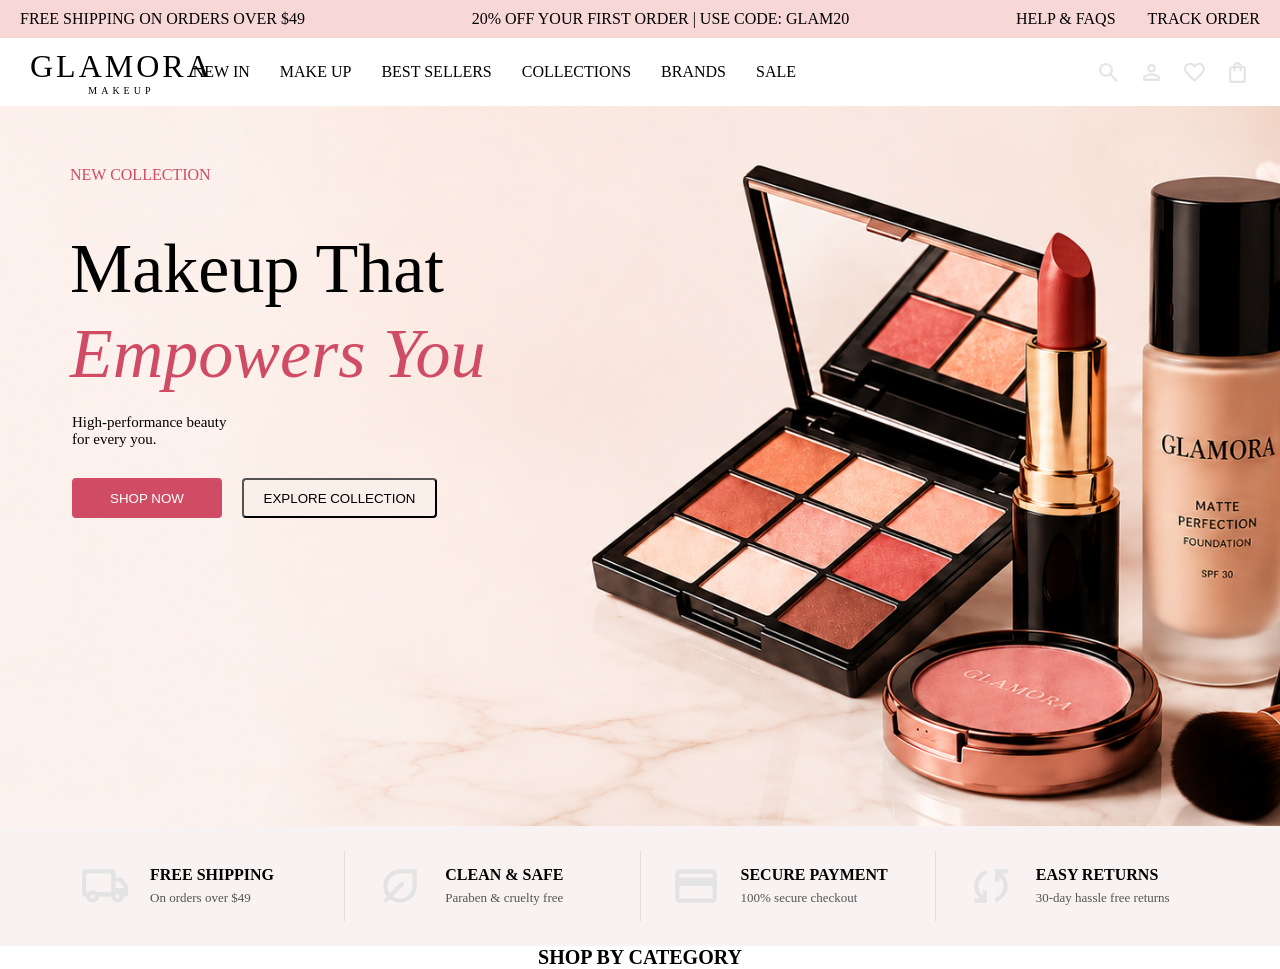
==== index.html @ 2e40b390 "Created makeup website frontend" ====
<!DOCTYPE html>
<html lang="en">

<head>
    <meta charset="UTF-8">
    <meta name="viewport" content="width=device-width, initial-scale=1.0">
    <title>Makeup Website Landing Page</title>
    <link rel="stylesheet" href="./style.css">
</head>

<body>
    <div class="announcement-bar">
        <div class="free-shipping">FREE SHIPPING ON ORDERS OVER $49</div>
        <div class="first-order">20% OFF YOUR FIRST ORDER | USE CODE: GLAM20</div>


        <div id="help-and-track">
            <div class="help">HELP & FAQS </div>
            <div class="track">TRACK ORDER</div>
        </div>
    </div>

    <div class="header">

        <div class="glamora">
            <span>GLAMORA</span>
            <small>MAKEUP</small>
        </div>

        <div class="nav-bar">
            <ul>
                <li>NEW IN</li>
                <li>MAKE UP </li>
                <li>BEST SELLERS</li>
                <li>COLLECTIONS</li>
                <li>BRANDS</li>
                <li>SALE</li>
            </ul>
            <div class="icons">
                <img src="search-icon.png" alt="search-icon">
                <img src="person.png" alt="person">
                <img src="like.svg" alt="like">
                <img src="shopping.svg" alt="shopping">
            </div>
        </div>
    </div>
    <div class="background-img">
        <div class="front-text">
            <div class="new-collection">NEW COLLECTION</div>
            <div class="makeup-that">Makeup That</div>
            <div class="empowers-you"><i>Empowers You</i></div>
        </div>
        <div class="high-performance">
            <span>High-performance beauty</span>
            <span>for every you.</span>
        </div>
        <div class="btns">
            <button class="first"> SHOP NOW </button>
            <button class="second"> EXPLORE COLLECTION </button>
        </div>

    </div>
    <div class="tabs">
        <div class="tab">
            <img src="truck.svg" alt="local-shipping">
            <div class="tab-text">
                <span>FREE SHIPPING</span>
                <small>On orders over $49</small>
            </div>
        </div>

        <div class="tab">
            <img src="Leaf.svg" alt="leaf">
            <div class="tab-text">
                <span>CLEAN & SAFE</span>
                <small>Paraben & cruelty free</small>
            </div>
        </div>

        <div class="tab">
            <img src="creditcard.svg" alt="payment">
            <div class="tab-text">
                <span>SECURE PAYMENT</span>
                <small>100% secure checkout</small>
            </div>
        </div>

        <div class="tab">
            <img src="return.svg" alt="returns">
            <div class="tab-text">
                <span>EASY RETURNS</span>
                <small>30-day hassle free returns</small>
            </div>
        </div>


    </div>

    <div class="category">
        <p>SHOP BY CATEGORY</p>
    </div>

    <div>
        
    </div>

</body>

</html>
---- style.css ----
* {
    margin: 0;
    padding: 0;
    box-sizing: border-box;
}

body {
    margin: 0;
    overflow-x: hidden;
}

.announcement-bar {
    align-items: center;
    padding-top: 10px;
    display: flex;
    background-color: #f7d8d6;
    justify-content: space-between;
}

.free-shipping{
    padding-bottom: 10px;
    position: relative;
    left: 20px;
}

.first-order{
    padding-bottom: 10px;
}

#help-and-track {
    display: flex;
    gap: 2rem;
    padding-bottom: 10px;
    position: relative;
    right: 20px;
}

.header {
    display: flex;
    align-items: center;
    justify-content: space-between;
    padding: 10px 30px;
}

.glamora{
    text-align: center;
}

.glamora span {
    display: block;
    font-size: 32px;
    letter-spacing: 3px;
}

.glamora small {
    display: block;
    font-size: 10px;
    letter-spacing: 4px;
}

.nav-bar {
    display: flex;
    align-items: center;
    gap: 30px;
}

.nav-bar ul {
    display: flex;
    align-items: center;
    gap: 30px;
    list-style: none;
    margin: 0;
    padding: 0;
    position: relative;
    left: -170px;
}

.nav-bar li {
    font-size: 16px;
    white-space: nowrap;
    position: relative;
    left: -100px;

}

.icons {
    display: flex;
    align-items: center;
    gap: 18px;
}

.icons img {
    width: 25px;
    height: 25px;
    object-fit: contain;
}

.background-img {
    background-image: url(makeup.png);
    height: 80vh;
    background-size: cover;
    background-position: center;
    background-repeat: no-repeat;
}

.front-text{
    display: flex;
    flex-direction: column;
    gap: 5px;
}

.new-collection{
    position: relative;
    left: 70px;
    top: 60px;
    color: #d04c64;
}

.makeup-that {
    position: relative;
    left: 70px;
    top: 100px;
    font-size: 70px;
}

.empowers-you{
    position: relative;
    left: 70px;
    top: 100px;
    font-size: 70px;
    color: #d04c64;
}

.high-performance{
    display: flex;
    flex-direction: column;
    position: relative;
    left: 72px;
    top: 120px;
    
}

.high-performance span {
    font-size: 15px;

}

.btns{
    display: flex;
    position: relative;
    top : 150px;
    left: 72px;
    height: 10px;
    gap: 20px;
}

.first{
    height: 40px;
    width: 150px;
    color: white;
    background-color: #d04c64;
    border: none;
    border-radius: 4px;
}

.second{
    border-radius: 4px;
    height: 40px;
    width: 195px;
    background-color: #fbefea;
}

.dot{
    display: flex;
    flex-direction: column;
}

.firstdot{
    position:relative;
    top: 150px; 
    left: 72px;
    font-size: 30px;
}

.tabs {
    background-color: #f8f2f2;
    display: flex;
    justify-content: space-around;
    align-items: center;
    padding: 25px 50px;
    width: 100%;
    box-sizing: border-box;
}

.tab {
    display: flex;
    align-items: center;
    gap: 20px;
    flex: 1;
    padding: 10px 30px;
    border-right: 1px solid #ddd;
    justify-content: flex-start;
}

.tab:last-child {
    border-right: none;
}

.tab img {
    width: 50px;
    height: 50px;
    object-fit: contain;
}

.tab-text {
    display: flex;
    flex-direction: column;
    gap: 6px;
}

.tab-text span {
    font-size: 16px;
    font-weight: bold;
}

.tab-text small {
    font-size: 13px;
    color: #555;
}

.category {
    text-align: center;
    font-weight: bold;
    color: black;
    font-size: 20px;
}
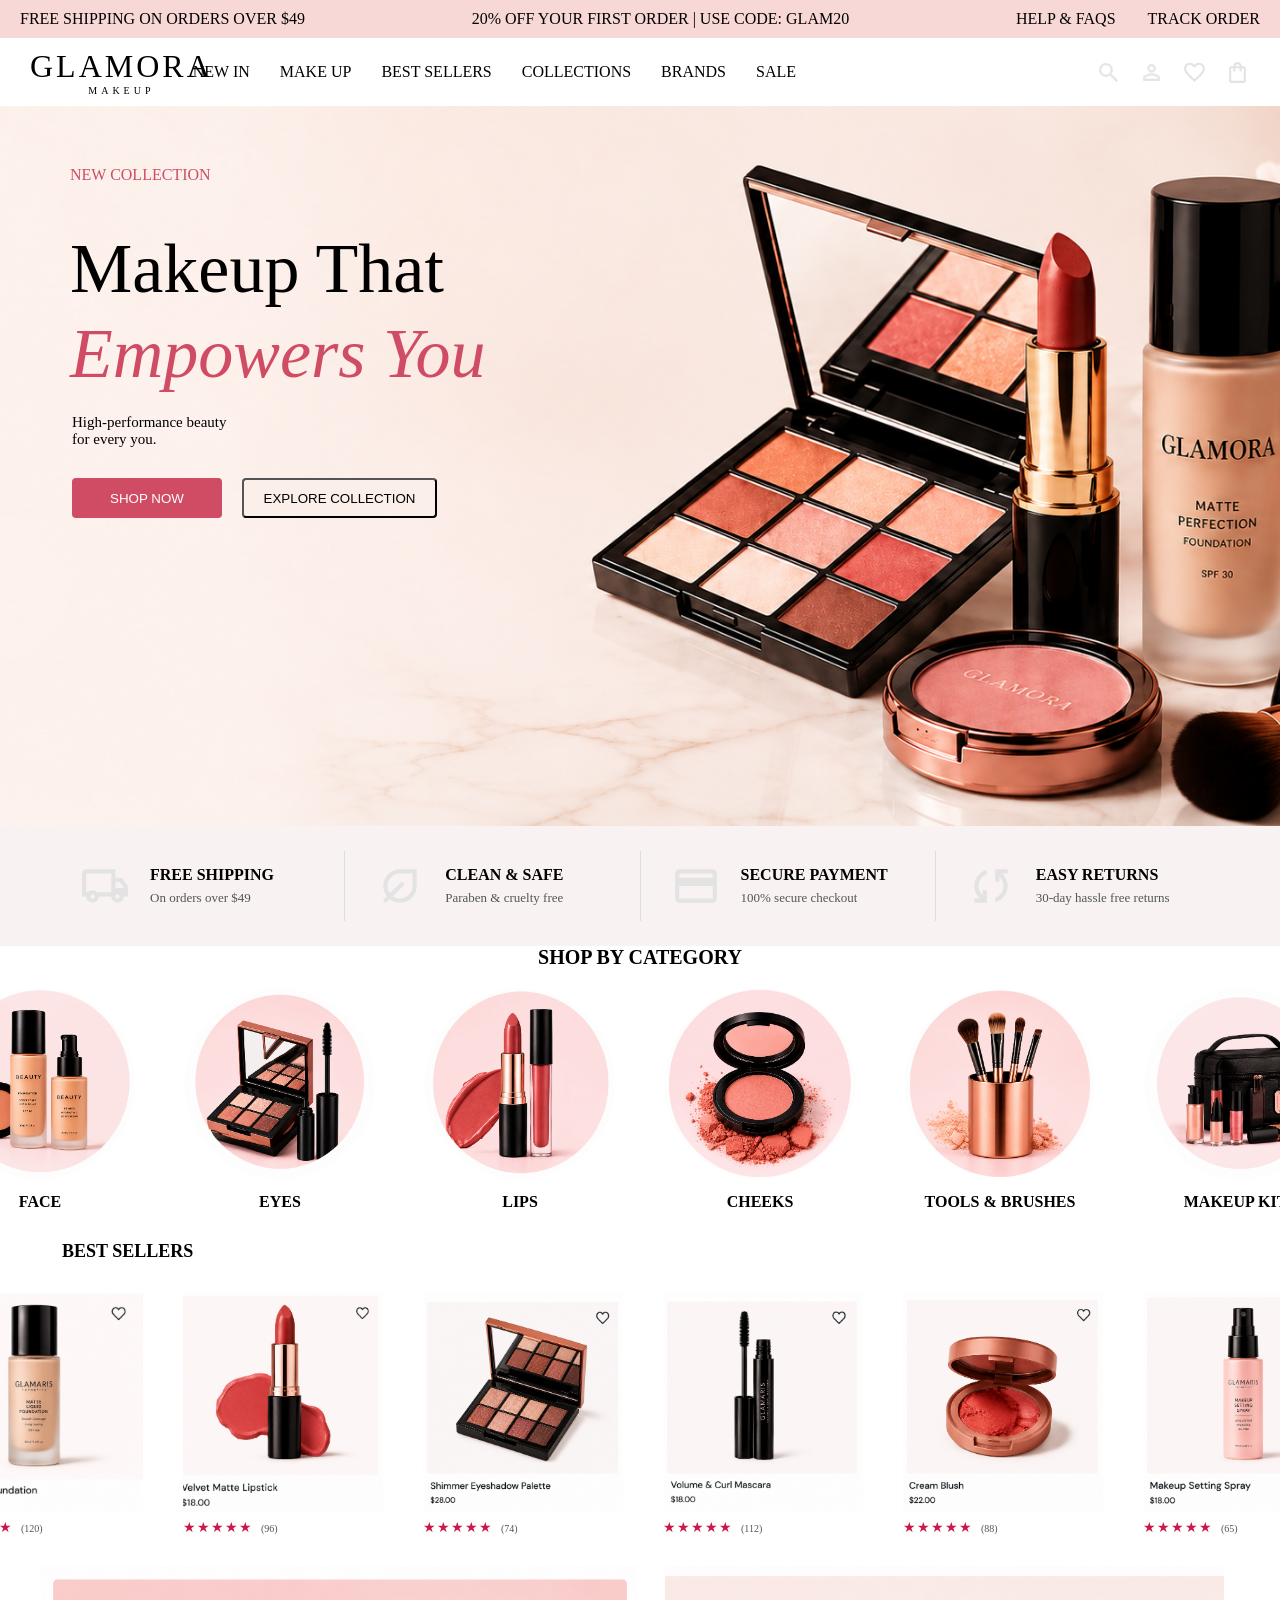
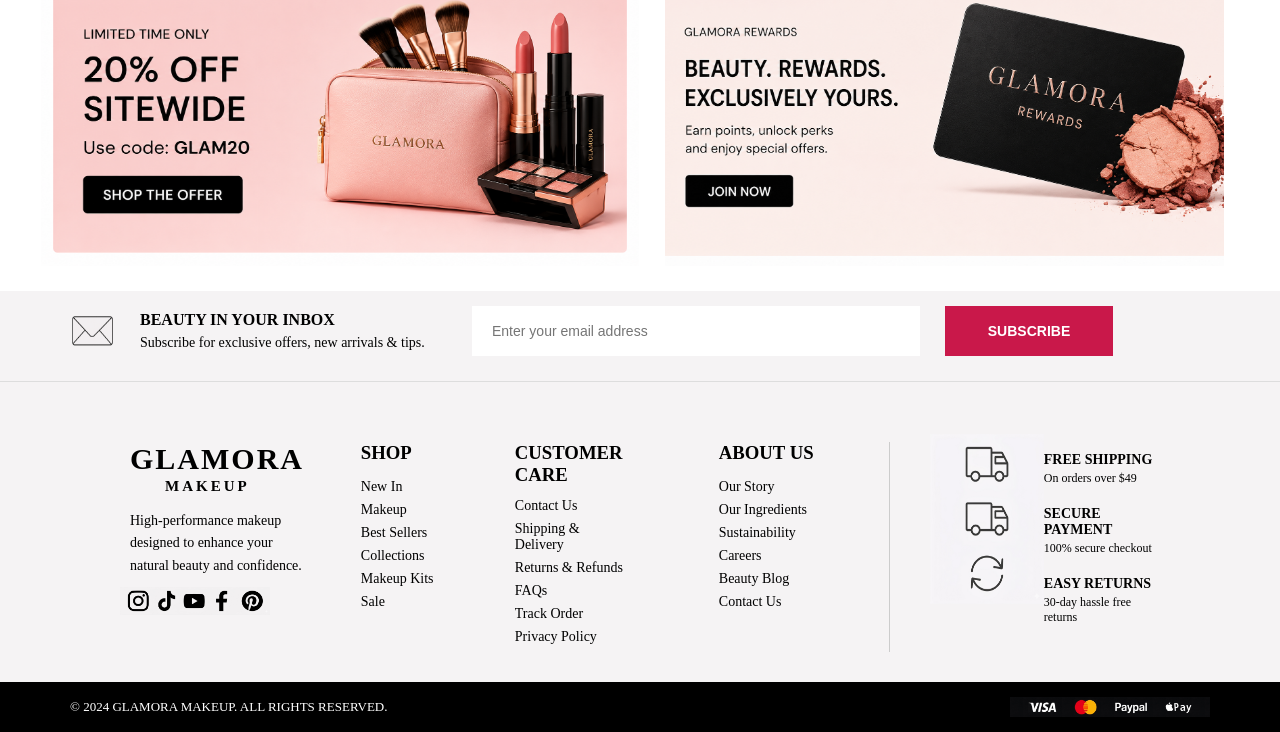
==== commit 2247ff5d: "Complete Glamora makeup website UI" ====
--- a/index.html
+++ b/index.html
@@ -100,9 +100,220 @@
         <p>SHOP BY CATEGORY</p>
     </div>
 
-    <div>
-        
-    </div>
+    <div class="category-images">
+
+        <div class="category-item">
+            <img src="face.png" alt="Face">
+            <p>FACE</p>
+        </div>
+
+        <div class="category-item">
+            <img src="eyes.png" alt="Eyes">
+            <p>EYES</p>
+        </div>
+
+        <div class="category-item">
+            <img src="lips.png" alt="Lips">
+            <p>LIPS</p>
+        </div>
+
+        <div class="category-item">
+            <img src="cheeks.png" alt="Cheeks">
+            <p>CHEEKS</p>
+        </div>
+
+        <div class="category-item">
+            <img src="tools.png" alt="Tools & Brushes">
+            <p>TOOLS & BRUSHES</p>
+        </div>
+
+        <div class="category-item">
+            <img src="kits.png" alt="Makeup Kits">
+            <p>MAKEUP KITS</p>
+        </div>
+
+    </div>
+
+    <div class="best-sellers">
+        <p>BEST SELLERS</p>
+    </div>
+
+    <div class="best-seller-imgs">
+
+        <div class="best-seller-item">
+            <img src="foundation.png" alt="Matte Liquid Foundation">
+            <div class="rating">
+                <span>★★★★★</span>
+                <small>(120)</small>
+            </div>
+        </div>
+
+        <div class="best-seller-item">
+            <img src="lipstick.png" alt="Velvet Matte Lipstick">
+            <div class="rating">
+                <span>★★★★★</span>
+                <small>(96)</small>
+            </div>
+        </div>
+
+        <div class="best-seller-item">
+            <img src="eyeshadow.png" alt="Shimmer Eyeshadow Palette">
+            <div class="rating">
+                <span>★★★★★</span>
+                <small>(74)</small>
+            </div>
+        </div>
+
+        <div class="best-seller-item">
+            <img src="mascara.png" alt="Volume & Curl Mascara">
+            <div class="rating">
+                <span>★★★★★</span>
+                <small>(112)</small>
+            </div>
+        </div>
+
+        <div class="best-seller-item">
+            <img src="blush.png" alt="Cream Blush">
+            <div class="rating">
+                <span>★★★★★</span>
+                <small>(88)</small>
+            </div>
+        </div>
+
+        <div class="best-seller-item">
+            <img src="setting-spray.png" alt="Makeup Setting Spray">
+            <div class="rating">
+                <span>★★★★★</span>
+                <small>(65)</small>
+            </div>
+        </div>
+    </div>
+
+    <div class="offers">
+        <div class="first-banner">
+            <img src="offers.png" alt="offer">
+        </div>
+        <div class="second-banner">
+            <img src="rewards.png" alt="reward">
+        </div>
+    </div>
+
+    <div class="newsletter">
+
+        <div class="newsletter-text">
+            <img src="envelope.png" alt="email">
+
+            <div>
+                <span>BEAUTY IN YOUR INBOX</span>
+                <small>Subscribe for exclusive offers, new arrivals & tips.</small>
+            </div>
+
+        </div>
+
+        <div class="email-box">
+            <input type="email" placeholder="Enter your email address">
+        </div>
+
+        <div class="subscribe">
+            <button>SUBSCRIBE</button>
+        </div>
+
+    </div>
+
+    <hr>
+
+    <div class="footer-box">
+        <div class="brand">
+
+            <div class="brand-logo">
+                GLAMORA
+                <small>MAKEUP</small>
+            </div>
+
+            <div class="brand-description">
+                High-performance makeup <br>
+                designed to enhance your <br>
+                natural beauty and confidence.
+            </div>
+
+            <div class="social-icons">
+                <img src="logos.png" alt="logos">
+            </div>
+        </div>
+
+        <div class="shop">
+            <h3>SHOP</h3>
+
+            <ul>
+                <li>New In</li>
+                <li>Makeup</li>
+                <li>Best Sellers</li>
+                <li>Collections</li>
+                <li>Makeup Kits</li>
+                <li>Sale</li>
+            </ul>
+        </div>
+
+        <div class="customer-care">
+            <h3>CUSTOMER CARE</h3>
+            <ul>
+                <li>Contact Us</li>
+                <li>Shipping & Delivery</li>
+                <li>Returns & Refunds</li>
+                <li>FAQs</li>
+                <li>Track Order</li>
+                <li>Privacy Policy</li>
+            </ul>
+        </div>
+
+        <div class="about-us">
+            <h3>ABOUT US</h3>
+
+            <ul>
+                <li>Our Story</li>
+                <li>Our Ingredients</li>
+                <li>Sustainability</li>
+                <li>Careers</li>
+                <li>Beauty Blog</li>
+                <li>Contact Us</li>
+            </ul>
+        </div>
+
+        <div class="features">
+            <img src="features.png" alt="features">
+
+            <div class="feature-text">
+                <div>
+                    <strong>FREE SHIPPING</strong>
+                    <small>On orders over $49</small>
+                </div>
+
+                <div>
+                    <strong>SECURE PAYMENT</strong>
+                    <small>100% secure checkout</small>
+                </div>
+
+                <div>
+                    <strong>EASY RETURNS</strong>
+                    <small>30-day hassle free returns</small>
+                </div>
+            </div>
+        </div>
+
+
+    </div>
+
+    <div class="last-footer">
+        <div class="copyright">
+            © 2024 GLAMORA MAKEUP. ALL RIGHTS RESERVED.
+        </div>
+
+        <div class="payment-methods">
+            <img src="payment.png" alt="payment-method">
+        </div>
+
+    </div>
+
 
 </body>
 
--- a/style.css
+++ b/style.css
@@ -2,6 +2,7 @@
     margin: 0;
     padding: 0;
     box-sizing: border-box;
+
 }
 
 body {
@@ -235,7 +236,370 @@
     font-size: 20px;
 }
 
-
-
-
-
+.category-images {
+    display: flex;
+    flex-wrap: nowrap;
+    justify-content: center;
+    align-items: center;
+    gap: 50px;
+    padding-top: 20px;
+    
+}
+
+.category-item {
+    text-align: center;
+}
+
+.category-item img {
+    width: 190px;
+    height: 190px;
+    border-radius: 50%;
+    object-fit: cover;
+}
+
+.category-item p {
+    font-weight: bold;
+    margin-top: 10px;
+}
+
+.best-sellers{
+    font-weight: bold;
+    color: black;
+    font-size: 18px;
+    position: relative;
+    top: 30px;
+    left: 62px;
+
+}
+
+.best-seller-imgs {
+    display: flex;
+    justify-content: center;
+    align-items: flex-start;
+    gap: 90px;
+    padding-top: 60px;
+    padding-right: 44px;
+}
+
+.best-seller-item {
+    width: 150px;
+    text-align: center;
+}
+
+.best-seller-item img {
+    width: 200px;
+    height: 220px;
+    object-fit: cover;
+}
+
+.rating {
+    margin-top: 2px;
+    text-align: left;
+}
+
+.rating span {
+    color: #c9184a;
+    font-size: 14px;
+    letter-spacing: 1px;
+}
+
+.rating small {
+    color: #555;
+    font-size: 10px;
+    margin-left: 4px;
+}
+
+.offers{
+    display: flex;
+    justify-content: center;
+    gap: 40px;
+    padding-top: 30px;
+    padding-right: 70px;
+}
+
+.first-banner,
+.second-banner {
+    width: 45%;
+}
+
+.first-banner img,
+.second-banner img {
+    width: 110%;
+    height: 300px;
+    object-fit: cover;
+    display: block;
+}
+
+.second-banner img{
+    padding-left: 40px;
+}
+
+.newsletter {
+    margin-top: 25px;
+    display: flex;
+    align-items: center;
+    width: 100%;
+    height: 90px;
+    background-color: #f5f3f4;
+    padding: 0 80px;
+    box-sizing: border-box;
+    gap: 40px;
+    padding-bottom: 10px;
+}
+
+.newsletter-text {
+    display: flex;
+    align-items: center;
+    gap: 20px;
+    width: 35%;
+}
+
+.newsletter-text img {
+    object-fit: contain;
+    width: 55px;
+    height: 45px;
+    object-fit: fill;
+    margin-left: -15px;
+}
+
+.newsletter-text div {
+    display: flex;
+    flex-direction: column;
+}
+
+.newsletter-text span {
+    font-weight: bold;
+    font-size: 16px;
+}
+
+.newsletter-text small {
+    font-size: 14px;
+    margin-top: 6px;
+}
+
+.email-box {
+    width: 40%;
+    margin-left: -40px;
+}
+
+.email-box input {
+    width: 100%;
+    height: 50px;
+    padding: 0 20px;
+    border: none;
+    outline: none;
+    box-sizing: border-box;
+    font-size: 14px;
+}
+
+.subscribe {
+    width: 15%;
+}
+
+.subscribe button {
+    margin-left: -15px;
+    width: 100%;
+    height: 50px;
+    border: none;
+    background-color: #c9184a;
+    color: white;
+    font-weight: bold;
+    font-size: 14px;
+    cursor: pointer;
+}
+
+hr {
+    border: none;
+    border-top: 1px solid #ddd;
+    margin: 0;
+}
+
+.footer-box {
+    background-color: #f5f3f4;
+    box-sizing: border-box;
+    display: flex;
+    width: 100%;
+    box-sizing: border-box;
+    padding: 30px 70px;
+    gap: 40px;
+}
+
+.brand {
+    width: 22%;
+    margin-left: 0;
+}
+
+.brand-logo {
+    padding-top: 30px;
+    font-size: 30px;
+    font-weight: bold;
+    letter-spacing: 2px;
+    padding-left: 60px;
+    margin-left: 0;
+}
+
+.brand-logo small {
+    display: block;
+    font-size: 15px;
+    letter-spacing: 3px;
+    margin-top: 2px;
+    margin-left: 35px;
+}
+
+.brand-description {
+    padding-left: 60px;
+    font-size: 14px;
+    line-height: 1.6;
+    margin-top: 15px;
+}
+
+.social-icons {
+    display: flex;
+    gap: 15px;
+    margin-top: 10px;
+}
+
+.social-icons img{
+    padding-left: 50px;
+    width: 200px;
+    height: auto;   
+}
+
+.footer-box {
+    display: flex;
+    justify-content: flex-start;
+}
+
+.shop{
+    width: 10%;
+    margin-top: 30px;
+}
+
+.shop ul {
+    margin-top: 15px;
+    list-style: none;
+    padding: 0;
+}
+
+.shop li {
+    font-size: 14px;
+    margin-bottom: 7px;
+}
+
+.customer-care {
+    width: 10%;
+    margin-top: 30px;
+}
+
+
+.customer-care ul {
+    list-style: none;
+    padding: 0;
+    margin-top: 12px;
+}
+
+.customer-care li {
+    font-size: 14px;
+    margin-bottom: 7px;
+}
+
+.about-us {
+    width: 15%;
+    margin-top: 30px;
+    border-right: 1px solid #ccc;
+    margin-left: 50px;
+    padding-right: 10px;
+}
+
+.about-us ul {
+    list-style: none;
+    padding: 0;
+    margin-top: 15px;
+}
+
+.about-us li {
+    font-size: 14px;
+    margin-bottom: 7px;
+}
+
+
+.features {
+    display: flex;
+    width: 20%;
+    margin-top: 30px;
+}  
+
+.features img{
+    margin-top: -8px;
+    width: 50%;
+    height: 170px;
+}
+
+.feature-text {
+    display: flex;
+    flex-direction: column;
+    gap: 20px;
+    margin-top: 10px;
+}
+
+.feature-text div {
+    display: flex;
+    flex-direction: column;
+}
+
+.feature-text strong {
+    font-size: 14px;
+}
+
+.feature-text small {
+    font-size: 12px;
+    margin-top: 3px;
+}
+
+.last-footer {
+    width: 100%;
+    height: 50px;
+    background-color: black;
+    display: flex;
+    align-items: center;
+    padding: 0 70px;
+    box-sizing: border-box;
+}
+
+.copyright {
+    color: white;
+    font-size: 13px;
+    white-space: nowrap;
+}
+
+.payment-methods{
+    margin-left: auto;
+}
+
+.payment-methods img {
+    width: 200px;
+    height: 20px;
+    display: block;
+}
+
+
+@media(max-width-768px){
+    .feature-text{
+        font-family: 'Gill Sans', 'Gill Sans MT', Calibri, 'Trebuchet MS', sans-serif;
+    }
+    
+    .about-us{
+        
+    }
+}
+
+
+
+
+
+
+
+
+
+
+
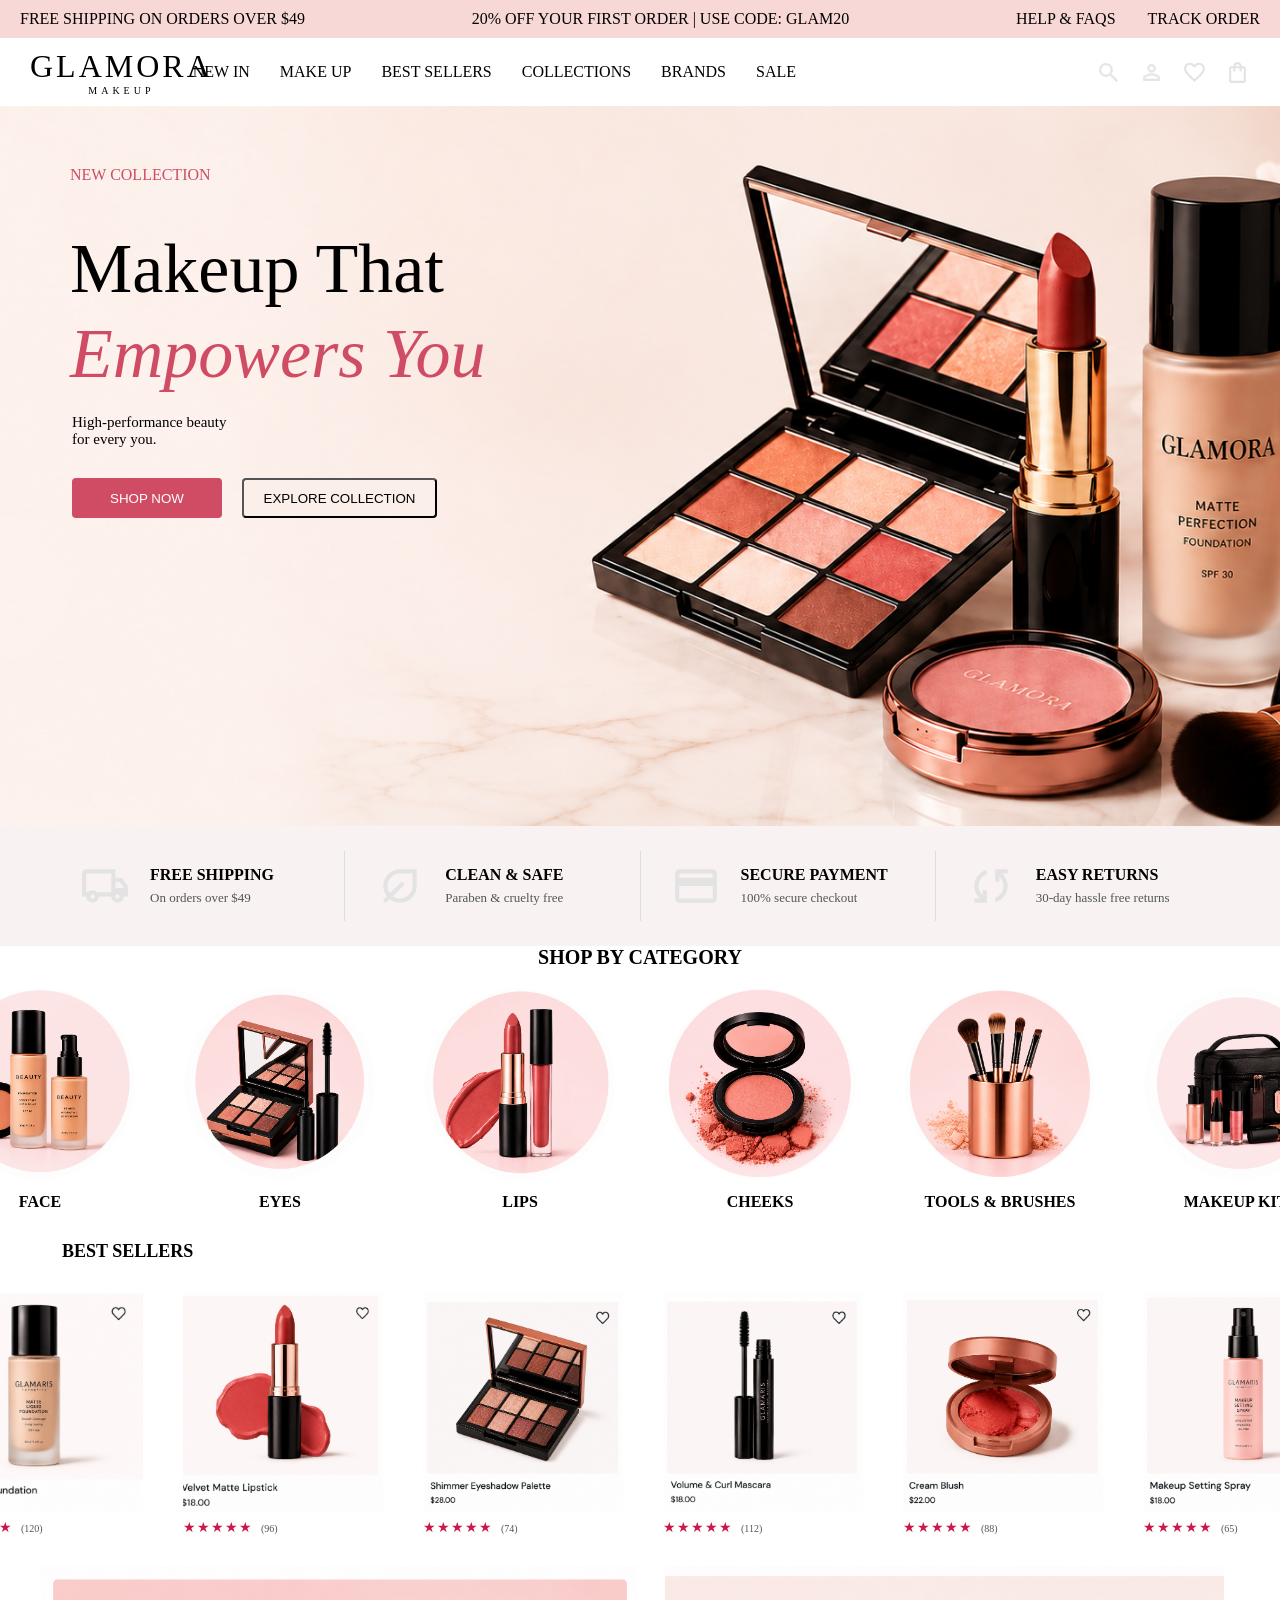
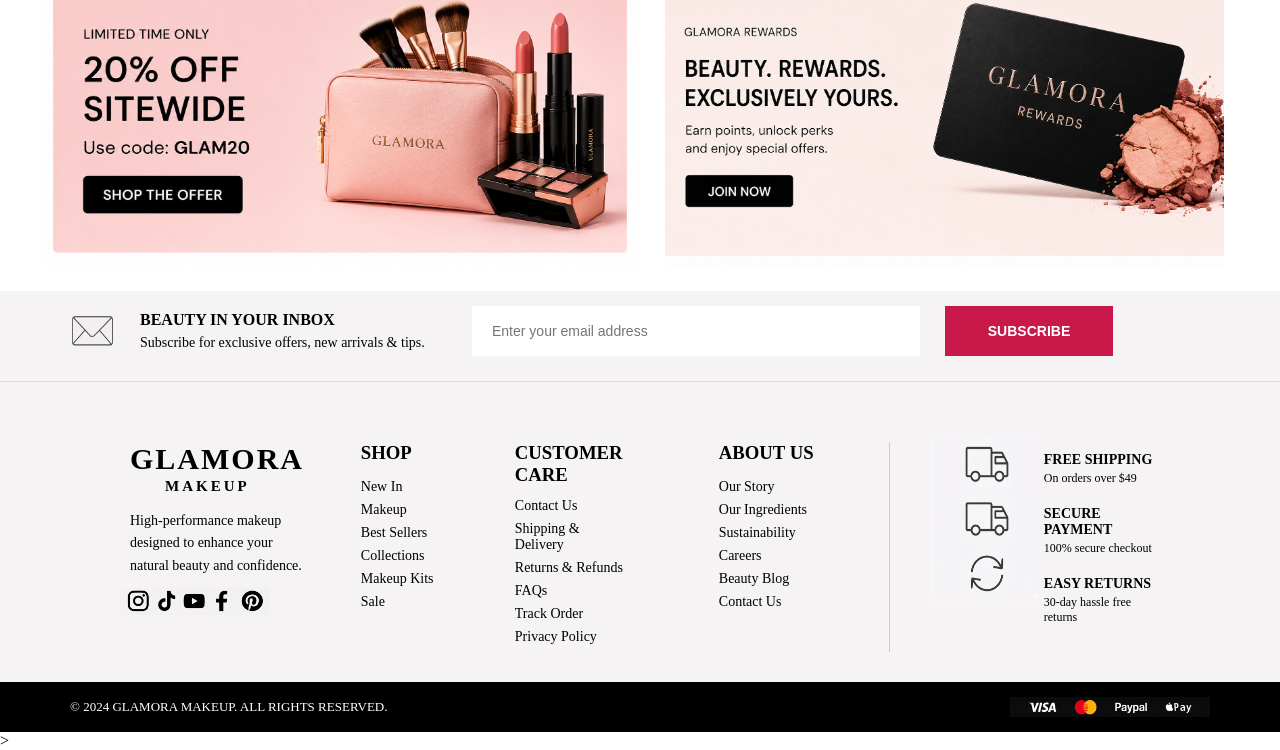
==== commit 4a07788d: "Fixed hero section" ====
--- a/index.html
+++ b/index.html
@@ -317,4 +317,4 @@
 
 </body>
 
-</html>+</html>>
--- a/style.css
+++ b/style.css
@@ -18,13 +18,13 @@
     justify-content: space-between;
 }
 
-.free-shipping{
+.free-shipping {
     padding-bottom: 10px;
     position: relative;
     left: 20px;
 }
 
-.first-order{
+.first-order {
     padding-bottom: 10px;
 }
 
@@ -43,7 +43,7 @@
     padding: 10px 30px;
 }
 
-.glamora{
+.glamora {
     text-align: center;
 }
 
@@ -104,13 +104,13 @@
     background-repeat: no-repeat;
 }
 
-.front-text{
+.front-text {
     display: flex;
     flex-direction: column;
     gap: 5px;
 }
 
-.new-collection{
+.new-collection {
     position: relative;
     left: 70px;
     top: 60px;
@@ -124,7 +124,7 @@
     font-size: 70px;
 }
 
-.empowers-you{
+.empowers-you {
     position: relative;
     left: 70px;
     top: 100px;
@@ -132,13 +132,13 @@
     color: #d04c64;
 }
 
-.high-performance{
+.high-performance {
     display: flex;
     flex-direction: column;
     position: relative;
     left: 72px;
     top: 120px;
-    
+
 }
 
 .high-performance span {
@@ -146,16 +146,16 @@
 
 }
 
-.btns{
+.btns {
     display: flex;
     position: relative;
-    top : 150px;
+    top: 150px;
     left: 72px;
     height: 10px;
     gap: 20px;
 }
 
-.first{
+.first {
     height: 40px;
     width: 150px;
     color: white;
@@ -164,21 +164,21 @@
     border-radius: 4px;
 }
 
-.second{
+.second {
     border-radius: 4px;
     height: 40px;
     width: 195px;
     background-color: #fbefea;
 }
 
-.dot{
+.dot {
     display: flex;
     flex-direction: column;
 }
 
-.firstdot{
-    position:relative;
-    top: 150px; 
+.firstdot {
+    position: relative;
+    top: 150px;
     left: 72px;
     font-size: 30px;
 }
@@ -243,7 +243,7 @@
     align-items: center;
     gap: 50px;
     padding-top: 20px;
-    
+
 }
 
 .category-item {
@@ -262,7 +262,7 @@
     margin-top: 10px;
 }
 
-.best-sellers{
+.best-sellers {
     font-weight: bold;
     color: black;
     font-size: 18px;
@@ -309,7 +309,7 @@
     margin-left: 4px;
 }
 
-.offers{
+.offers {
     display: flex;
     justify-content: center;
     gap: 40px;
@@ -330,7 +330,7 @@
     display: block;
 }
 
-.second-banner img{
+.second-banner img {
     padding-left: 40px;
 }
 
@@ -459,10 +459,10 @@
     margin-top: 10px;
 }
 
-.social-icons img{
+.social-icons img {
     padding-left: 50px;
     width: 200px;
-    height: auto;   
+    height: auto;
 }
 
 .footer-box {
@@ -470,7 +470,7 @@
     justify-content: flex-start;
 }
 
-.shop{
+.shop {
     width: 10%;
     margin-top: 30px;
 }
@@ -527,9 +527,9 @@
     display: flex;
     width: 20%;
     margin-top: 30px;
-}  
-
-.features img{
+}
+
+.features img {
     margin-top: -8px;
     width: 50%;
     height: 170px;
@@ -572,7 +572,7 @@
     white-space: nowrap;
 }
 
-.payment-methods{
+.payment-methods {
     margin-left: auto;
 }
 
@@ -583,23 +583,566 @@
 }
 
 
-@media(max-width-768px){
-    .feature-text{
-        font-family: 'Gill Sans', 'Gill Sans MT', Calibri, 'Trebuchet MS', sans-serif;
-    }
-    
-    .about-us{
-        
-    }
-}
-
-
-
-
-
-
-
-
-
-
-
+@media (max-width: 768px) {
+
+    /* =========================
+       GENERAL
+    ========================= */
+
+    html,
+    body {
+        width: 100%;
+        margin: 0;
+        padding: 0;
+        overflow-x: hidden;
+    }
+
+
+    /* =========================
+       ANNOUNCEMENT BAR
+    ========================= */
+
+
+    .announcement-bar {
+        height: 65px;
+        overflow: hidden;
+
+        display: grid;
+        grid-template-columns: 1fr 1fr;
+        grid-template-rows: 22px 22px 21px;
+
+        align-items: center;
+
+        padding: 0;
+        box-sizing: border-box;
+    }
+
+    /* FIRST ROW */
+    .free-shipping {
+        grid-column: 1 / 3;
+        grid-row: 1;
+
+        white-space: nowrap;
+        font-size: 9px;
+
+        animation: moveShipping 9s linear infinite;
+    }
+
+    /* SECOND ROW */
+    .first-order {
+        grid-column: 1 / 3;
+        grid-row: 2;
+
+        white-space: nowrap;
+        font-size: 9px;
+
+        animation: moveOrder 9s linear infinite;
+    }
+
+    /* THIRD ROW */
+    #help-and-track {
+        grid-column: 1 / 3;
+        grid-row: 3;
+
+        width: 100%;
+
+        display: flex;
+        justify-content: space-between;
+        align-items: center;
+
+        padding: 0 35px;
+        box-sizing: border-box;
+    }
+
+    .help,
+    .track {
+        white-space: nowrap;
+        font-size: 9px !important;
+    }
+
+    .track {
+        white-space: nowrap;
+        font-size: 9px !important;
+        transform: translateX(40px);
+    }
+
+    /* MARQUEE */
+    @keyframes moveShipping {
+        from {
+            transform: translateX(100%);
+        }
+
+        to {
+            transform: translateX(-100%);
+        }
+    }
+
+    @keyframes moveOrder {
+        from {
+            transform: translateX(100%);
+        }
+
+        to {
+            transform: translateX(-100%);
+        }
+    }
+
+    /* =========================
+       HEADER
+    ========================= */
+
+    .header {
+        width: 100%;
+        height: 65px;
+        padding: 10px 18px;
+        display: flex;
+        align-items: center;
+        justify-content: center;
+        position: relative;
+    }
+
+    .glamora {
+        position: static !important;
+        left: auto !important;
+        right: auto !important;
+        transform: none !important;
+        text-align: center;
+        margin: 0 !important;
+    }
+
+    .glamora span {
+        font-size: 24px;
+        letter-spacing: 3px;
+    }
+
+    .glamora small {
+        font-size: 8px;
+        letter-spacing: 3px;
+    }
+
+    .nav-bar {
+        display: none;
+    }
+
+
+    /* =========================
+       HERO
+    ========================= */
+
+    .background-img {
+        width: 100%;
+        height: 560px !important;
+
+        background-size: cover !important;
+        background-position: center !important;
+        background-repeat: no-repeat;
+
+        position: relative;
+    }
+
+
+    /* TEXT */
+    .front-text {
+        position: absolute !important;
+
+        left: 22px !important;
+        top: 35px !important;
+        right: auto !important;
+
+        margin: 0 !important;
+        padding: 0 !important;
+
+        display: flex;
+        flex-direction: column;
+        gap: 0;
+    }
+
+    .new-collection {
+        position: static !important;
+        font-size: 11px !important;
+        margin-bottom: 12px;
+    }
+
+    .makeup-that,
+    .empowers-you {
+        position: static !important;
+
+        font-size: 36px !important;
+        line-height: 1.05 !important;
+        letter-spacing: -1px;
+    }
+
+    .empowers-you {
+        margin-top: 2px;
+    }
+
+
+    /* DESCRIPTION */
+    .high-performance {
+        position: absolute !important;
+
+        left: 22px !important;
+        top: 185px !important;
+
+        font-size: 11px !important;
+        line-height: 1.35 !important;
+    }
+
+
+    /* BUTTONS */
+    .btns {
+        position: absolute !important;
+
+        left: 22px !important;
+        top: 235px !important;
+
+        display: flex;
+        gap: 10px;
+
+        margin: 0 !important;
+        height: auto !important;
+    }
+
+    .first {
+        width: 130px;
+        height: 40px;
+        font-size: 10px;
+    }
+
+    .second {
+        width: 150px;
+        height: 40px;
+        font-size: 10px;
+    }
+
+
+    /* =========================
+       FEATURE TABS
+    ========================= */
+
+    .tabs {
+        width: 100%;
+        padding: 18px 10px !important;
+
+        display: grid !important;
+        grid-template-columns: 1fr 1fr;
+
+        gap: 15px 5px;
+
+        box-sizing: border-box;
+    }
+
+    .tab {
+        border-right: none !important;
+
+        display: flex;
+        align-items: center;
+        justify-content: flex-start;
+
+        padding: 5px;
+    }
+
+    .tab img {
+        width: 26px;
+        height: 26px;
+        margin-right: 7px;
+    }
+
+    .tab p {
+        font-size: 9px;
+    }
+
+    .tab small {
+        font-size: 7px;
+    }
+
+
+    /* =========================
+       SHOP BY CATEGORY
+    ========================= */
+
+    .category {
+        width: 100%;
+        padding: 25px 0 5px !important;
+        text-align: center;
+    }
+
+    .category p {
+        font-size: 16px;
+        font-weight: bold;
+    }
+
+    .category-images {
+        width: 100%;
+
+        display: flex !important;
+        flex-wrap: nowrap !important;
+
+        justify-content: flex-start !important;
+
+        overflow-x: auto;
+
+        gap: 15px;
+
+        padding: 18px 18px 20px !important;
+
+        scrollbar-width: none;
+    }
+
+    .category-images::-webkit-scrollbar {
+        display: none;
+    }
+
+    .category-item {
+        flex: 0 0 100px !important;
+        width: 100px !important;
+        margin: 0 !important;
+
+        text-align: center;
+    }
+
+    .category-item img {
+        width: 100px !important;
+        height: 100px !important;
+
+        border-radius: 50%;
+        object-fit: cover;
+    }
+
+    .category-item p {
+        margin-top: 8px;
+        font-size: 9px;
+        white-space: nowrap;
+    }
+
+
+    /* =========================
+       BEST SELLERS
+    ========================= */
+
+    .best-sellers {
+        width: 100%;
+        padding: 15px 18px 10px !important;
+    }
+
+    .best-sellers p {
+        font-size: 16px;
+        font-weight: bold;
+        margin-bottom: 15px;
+    }
+
+    .best-seller-imgs {
+        width: 100%;
+
+        display: grid !important;
+        grid-template-columns: 1fr 1fr !important;
+
+        gap: 22px 10px;
+
+        padding: 0 !important;
+        margin: 0 !important;
+    }
+
+    .best-seller-imgs>* {
+        width: 100% !important;
+        min-width: 0;
+    }
+
+    .best-seller-imgs img {
+        width: 100% !important;
+        height: auto !important;
+
+        display: block;
+    }
+
+    .rating-container {
+        font-size: 10px;
+    }
+
+    .rating {
+        margin-top: 4px;
+    }
+
+
+    /* =========================
+       OFFERS
+    ========================= */
+
+    .offers {
+        width: 100%;
+
+        display: flex !important;
+        flex-direction: column !important;
+
+        gap: 12px;
+
+        padding: 20px 15px !important;
+
+        box-sizing: border-box;
+    }
+
+    .first-banner,
+    .second-banner {
+        width: 100% !important;
+        padding: 0 !important;
+        margin: 0 !important;
+    }
+
+    .first-banner img,
+    .second-banner img {
+        width: 100% !important;
+        height: auto !important;
+
+        padding: 0 !important;
+        margin: 0 !important;
+
+        display: block;
+    }
+
+
+    /* =========================
+       NEWSLETTER
+    ========================= */
+
+    .newsletter {
+        width: 100%;
+
+        display: flex !important;
+        flex-direction: column !important;
+
+        align-items: center;
+
+        padding: 28px 20px !important;
+        gap: 15px;
+
+        box-sizing: border-box;
+
+        text-align: center;
+    }
+
+    .newsletter-text {
+        width: 100% !important;
+    }
+
+    .newsletter-text h3 {
+        font-size: 16px;
+    }
+
+    .newsletter-text p {
+        font-size: 10px;
+    }
+
+    .email-box {
+        width: 100% !important;
+    }
+
+    .email-box input {
+        width: 100% !important;
+        height: 42px;
+
+        font-size: 10px;
+        padding: 0 12px;
+    }
+
+    .subscribe {
+        width: 100% !important;
+        height: 42px;
+
+        font-size: 10px;
+    }
+
+
+    /* =========================
+       FOOTER
+    ========================= */
+
+    .footer-box {
+        width: 100%;
+
+        display: grid !important;
+        grid-template-columns: 1fr 1fr !important;
+
+        gap: 35px 25px;
+
+        padding: 35px 25px !important;
+
+        box-sizing: border-box;
+    }
+
+    .brand,
+    .shop,
+    .customer-care,
+    .about-us,
+    .features {
+        width: 100% !important;
+        margin: 0 !important;
+        padding: 0 !important;
+    }
+
+    .brand {
+        grid-column: 1 / -1;
+    }
+
+    .brand-description {
+        width: 100% !important;
+        max-width: 260px;
+
+        font-size: 10px;
+        line-height: 1.5;
+    }
+
+    .shop ul,
+    .customer-care ul,
+    .about-us ul {
+        width: 100% !important;
+
+        margin: 10px 0 0 !important;
+        padding: 0 !important;
+    }
+
+    .shop li,
+    .customer-care li,
+    .about-us li {
+        font-size: 10px;
+        margin-bottom: 7px;
+    }
+
+    .features {
+        grid-column: 1 / -1;
+    }
+
+    .features img {
+        width: 100% !important;
+        height: auto !important;
+    }
+
+
+    /* =========================
+       LAST FOOTER
+    ========================= */
+
+    .last-footer {
+        width: 100%;
+
+        display: flex !important;
+        flex-direction: column;
+
+        align-items: center;
+        justify-content: center;
+
+        gap: 10px;
+
+        padding: 15px 10px !important;
+    }
+
+    .copyright {
+        white-space: normal !important;
+        text-align: center;
+        font-size: 8px;
+    }
+
+    .payment-methods img {
+        width: 140px !important;
+        height: auto;
+    }
+}
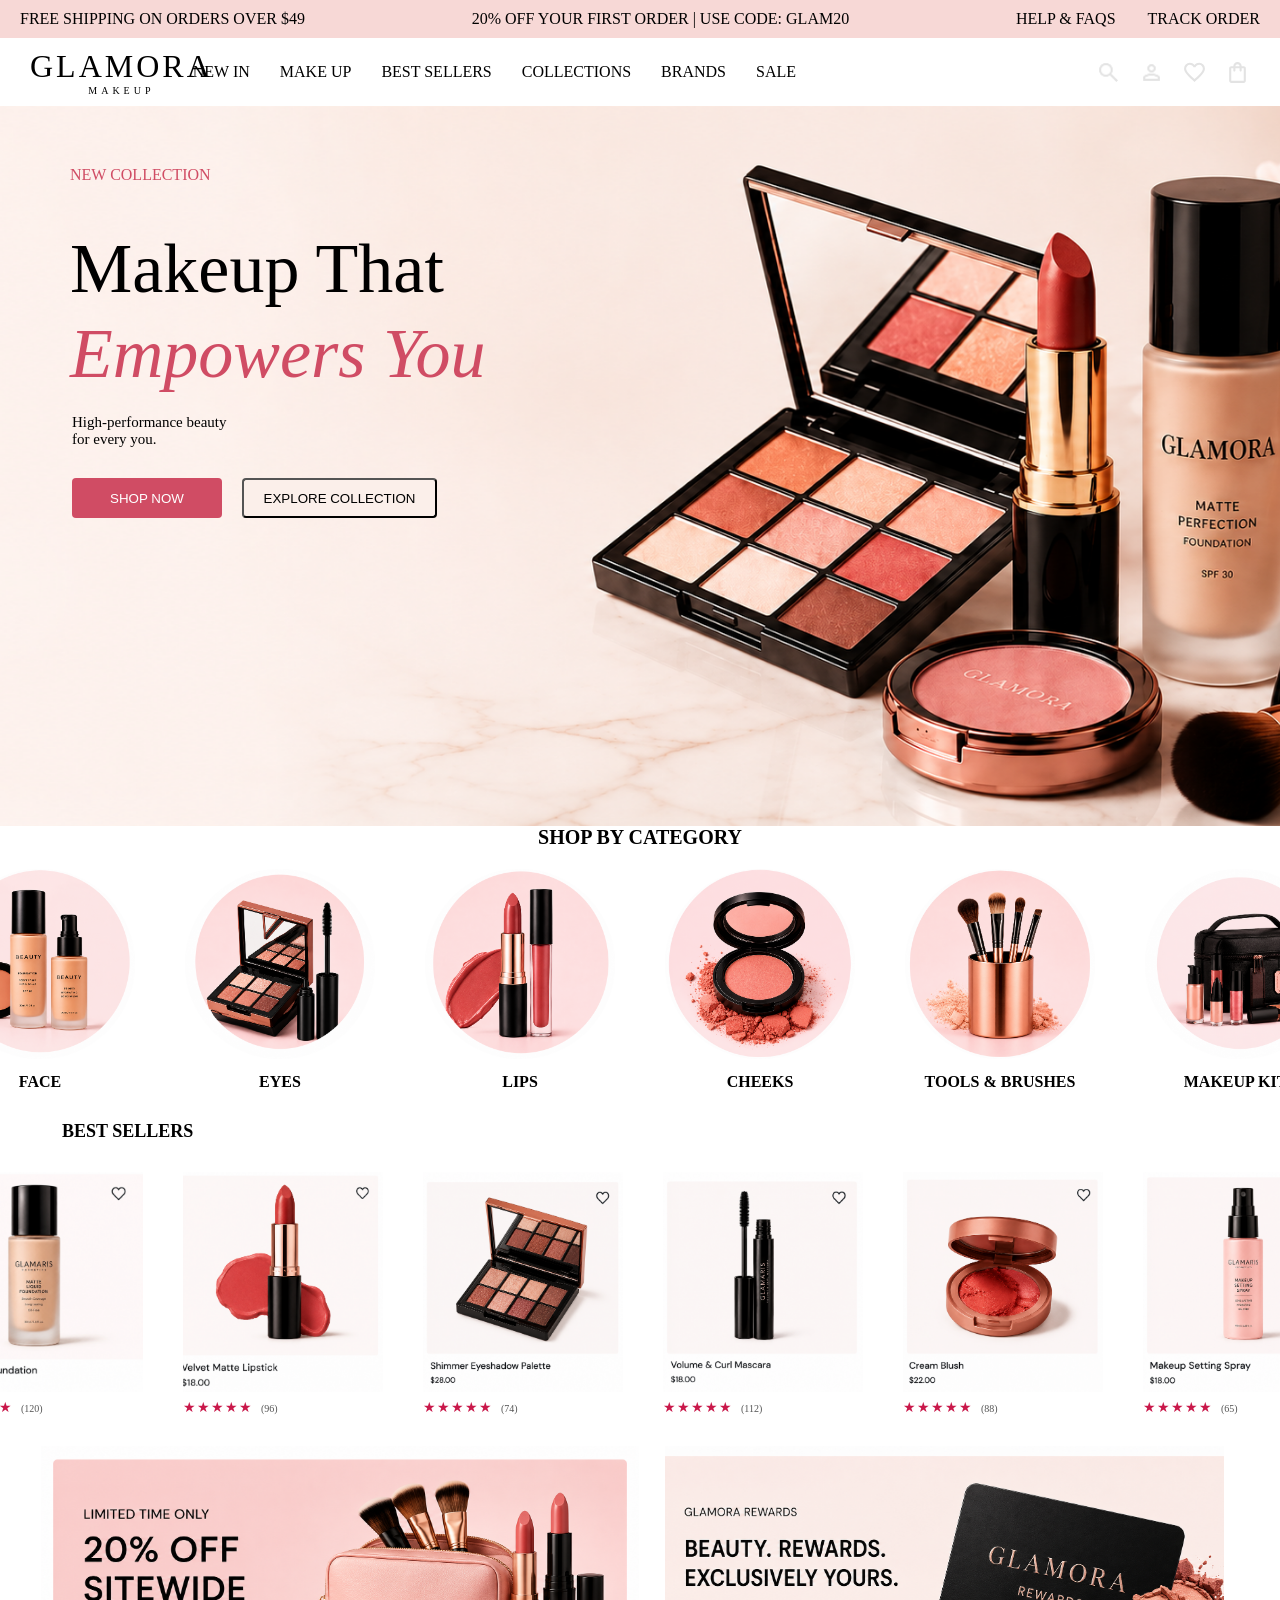
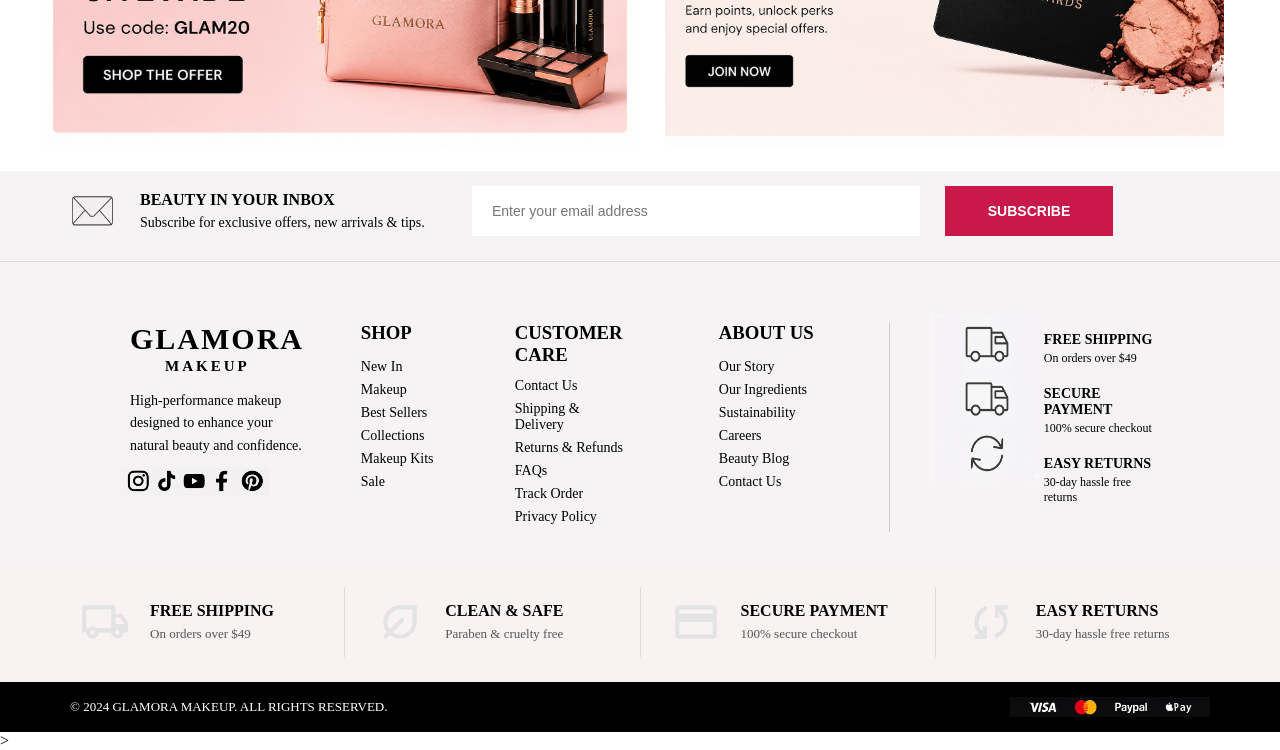
==== commit 9cf7346e: "Adjusted tabs" ====
--- a/index.html
+++ b/index.html
@@ -60,41 +60,7 @@
         </div>
 
     </div>
-    <div class="tabs">
-        <div class="tab">
-            <img src="truck.svg" alt="local-shipping">
-            <div class="tab-text">
-                <span>FREE SHIPPING</span>
-                <small>On orders over $49</small>
-            </div>
-        </div>
-
-        <div class="tab">
-            <img src="Leaf.svg" alt="leaf">
-            <div class="tab-text">
-                <span>CLEAN & SAFE</span>
-                <small>Paraben & cruelty free</small>
-            </div>
-        </div>
-
-        <div class="tab">
-            <img src="creditcard.svg" alt="payment">
-            <div class="tab-text">
-                <span>SECURE PAYMENT</span>
-                <small>100% secure checkout</small>
-            </div>
-        </div>
-
-        <div class="tab">
-            <img src="return.svg" alt="returns">
-            <div class="tab-text">
-                <span>EASY RETURNS</span>
-                <small>30-day hassle free returns</small>
-            </div>
-        </div>
-
-
-    </div>
+    
 
     <div class="category">
         <p>SHOP BY CATEGORY</p>
@@ -303,6 +269,42 @@
 
     </div>
 
+    <div class="tabs">
+        <div class="tab">
+            <img src="truck.svg" alt="local-shipping">
+            <div class="tab-text">
+                <span>FREE SHIPPING</span>
+                <small>On orders over $49</small>
+            </div>
+        </div>
+
+        <div class="tab">
+            <img src="Leaf.svg" alt="leaf">
+            <div class="tab-text">
+                <span>CLEAN & SAFE</span>
+                <small>Paraben & cruelty free</small>
+            </div>
+        </div>
+
+        <div class="tab">
+            <img src="creditcard.svg" alt="payment">
+            <div class="tab-text">
+                <span>SECURE PAYMENT</span>
+                <small>100% secure checkout</small>
+            </div>
+        </div>
+
+        <div class="tab">
+            <img src="return.svg" alt="returns">
+            <div class="tab-text">
+                <span>EASY RETURNS</span>
+                <small>30-day hassle free returns</small>
+            </div>
+        </div>
+
+
+    </div>
+
     <div class="last-footer">
         <div class="copyright">
             © 2024 GLAMORA MAKEUP. ALL RIGHTS RESERVED.
--- a/style.css
+++ b/style.css
@@ -615,6 +615,7 @@
 
         padding: 0;
         box-sizing: border-box;
+        border-bottom: 1px solid #d04c64;
     }
 
     /* FIRST ROW */
@@ -623,9 +624,12 @@
         grid-row: 1;
 
         white-space: nowrap;
-        font-size: 9px;
-
-        animation: moveShipping 9s linear infinite;
+        font-size: 11px;
+
+        position: relative;
+        top: 10px;
+        left: -4px;
+        text-align: center;
     }
 
     /* SECOND ROW */
@@ -634,10 +638,12 @@
         grid-row: 2;
 
         white-space: nowrap;
-        font-size: 9px;
-
-        animation: moveOrder 9s linear infinite;
-    }
+        font-size: 11px;
+        text-align: center;
+        position: relative;
+        top: 5px;
+    }
+
 
     /* THIRD ROW */
     #help-and-track {
@@ -657,35 +663,22 @@
     .help,
     .track {
         white-space: nowrap;
-        font-size: 9px !important;
+        font-size: 11px !important;
     }
 
     .track {
         white-space: nowrap;
-        font-size: 9px !important;
+        font-size: 11px !important;
         transform: translateX(40px);
     }
 
-    /* MARQUEE */
-    @keyframes moveShipping {
-        from {
-            transform: translateX(100%);
-        }
-
-        to {
-            transform: translateX(-100%);
-        }
-    }
-
-    @keyframes moveOrder {
-        from {
-            transform: translateX(100%);
-        }
-
-        to {
-            transform: translateX(-100%);
-        }
-    }
+    .free-shipping,
+    .first-order,
+    .help,
+    .track {
+        color: #d04c64;
+    }
+
 
     /* =========================
        HEADER
@@ -693,169 +686,244 @@
 
     .header {
         width: 100%;
-        height: 65px;
-        padding: 10px 18px;
+        position: relative;
+        z-index: 10;
+        background-color: #ffffff;
+        padding: 15px 0;
+        min-height: 50px;
         display: flex;
         align-items: center;
         justify-content: center;
-        position: relative;
     }
 
     .glamora {
-        position: static !important;
-        left: auto !important;
-        right: auto !important;
-        transform: none !important;
         text-align: center;
-        margin: 0 !important;
+        color: #d04c64;
+        display: flex;
+        flex-direction: column;
+        align-items: center;
     }
 
     .glamora span {
         font-size: 24px;
+        font-weight: bold;
         letter-spacing: 3px;
+        color: #d04c64;
     }
 
     .glamora small {
-        font-size: 8px;
+        font-size: 9px;
+        font-weight: bold;
         letter-spacing: 3px;
+        color: #d04c64;
+        margin-top: 2px;
     }
 
     .nav-bar {
+        position: absolute;
+        width: 100%;
+        left: 0;
+        right: 0;
+        top: 50%;
+        transform: translateY(-50%);
+        pointer-events: none;
+        box-sizing: border-box;
+    }
+
+
+    .nav-bar ul {
         display: none;
     }
+
+    .icons {
+        display: flex;
+        justify-content: space-between;
+        padding: 0 18px;
+        box-sizing: border-box;
+        width: 100%;
+        pointer-events: auto;
+    }
+
+    .icons img {
+        width: 22px;
+        height: 22px;
+        filter: invert(41%) sepia(35%) saturate(1313%) hue-rotate(311deg) brightness(89%) contrast(90%) !important;
+    }
+
+    .icons img:nth-child(2) {
+        margin-left: 12px;
+    }
+
+    .icons img:nth-child(3) {
+        margin-left: auto;
+    }
+
+    .icons img:nth-child(4) {
+        margin-left: 12px;
+    }
+
 
 
     /* =========================
        HERO
     ========================= */
 
-    .background-img {
-        width: 100%;
-        height: 560px !important;
-
-        background-size: cover !important;
-        background-position: center !important;
-        background-repeat: no-repeat;
-
-        position: relative;
-    }
-
-
-    /* TEXT */
-    .front-text {
-        position: absolute !important;
-
-        left: 22px !important;
-        top: 35px !important;
-        right: auto !important;
-
-        margin: 0 !important;
-        padding: 0 !important;
-
-        display: flex;
-        flex-direction: column;
-        gap: 0;
-    }
-
-    .new-collection {
-        position: static !important;
-        font-size: 11px !important;
-        margin-bottom: 12px;
-    }
-
-    .makeup-that,
-    .empowers-you {
-        position: static !important;
-
-        font-size: 36px !important;
-        line-height: 1.05 !important;
-        letter-spacing: -1px;
-    }
-
-    .empowers-you {
-        margin-top: 2px;
-    }
-
-
-    /* DESCRIPTION */
-    .high-performance {
-        position: absolute !important;
-
-        left: 22px !important;
-        top: 185px !important;
-
-        font-size: 11px !important;
-        line-height: 1.35 !important;
-    }
-
-
-    /* BUTTONS */
-    .btns {
-        position: absolute !important;
-
-        left: 22px !important;
-        top: 235px !important;
-
-        display: flex;
-        gap: 10px;
-
-        margin: 0 !important;
-        height: auto !important;
-    }
-
-    .first {
-        width: 130px;
-        height: 40px;
-        font-size: 10px;
-    }
-
-    .second {
-        width: 150px;
-        height: 40px;
-        font-size: 10px;
-    }
+
+.background-img {
+    width: 100%;
+    height: 55vh;
+    background-size: cover !important;
+    background-position: right 20% !important;
+    background-repeat: no-repeat;
+    position: relative;
+    margin-bottom: 420px !important;
+}
+
+.front-text {
+    position: absolute !important;
+    left: 22px !important;
+    top: 57vh !important;
+}
+
+
+.new-collection {
+    position: absolute !important;
+    left: 22px !important;
+    top: 20px !important;
+/* Move it up directly into the white space */
+    margin: 0 !important;
+    font-size: 14px !important;
+    font-weight: bold;
+    white-space: nowrap !important; /* Forces it into one single line */
+}
+
+
+.makeup-that,
+.empowers-you {
+    position: absolute !important;
+    left: 22px !important;
+    font-size: 50px !important;
+    line-height: 1.1 !important;
+    letter-spacing: -0.3px;
+    margin: 0 !important;
+}
+
+.makeup-that {
+    top: 40px !important;
+}
+
+.empowers-you {
+    top: 140px !important;
+}
+
+.high-performance {
+    position: absolute !important;
+    left: 45px !important;
+    font-size: 12px !important;
+    top: 680px !important;
+    line-height: 1.3 !important;
+}
+
+.high-performance span {
+    font-size: 10px !important;
+}
+
+
+
+.btns {
+    position: absolute !important;
+    left: 40px !important;
+    top: 730px !important;
+    gap: 12px;
+    display: flex !important;
+}
+
+.first,
+.second {
+    width: 140px;
+    height: 42px;
+    font-size: 11px;
+    font-weight: bold;
+    border-radius: 4px;
+    cursor: pointer;
+}
+
+.second {
+    border: 1px solid black !important;
+    outline: none !important;
+    box-shadow: none !important;
+    background: transparent;
+}
+
+
 
 
     /* =========================
        FEATURE TABS
     ========================= */
 
-    .tabs {
-        width: 100%;
-        padding: 18px 10px !important;
-
-        display: grid !important;
-        grid-template-columns: 1fr 1fr;
-
-        gap: 15px 5px;
-
-        box-sizing: border-box;
-    }
+    /* TABS */
 
     .tab {
-        border-right: none !important;
-
         display: flex;
         align-items: center;
-        justify-content: flex-start;
-
-        padding: 5px;
+        justify-content: center;
+        gap: 4px;
+        flex: 1;
+        min-width: 0;
+        margin: 0 auto !important;
+        text-align: center;
+    }
+
+  .tabs {
+    width: 100% !important;
+    position: relative !important; /* ज़बरदस्ती एब्सोल्यूट से नॉर्मल करेगा */
+    top: auto !important;          /* पुरानी सारी कैलकुलेशन हटा देगा */
+    left: 0 !important;
+    transform: none !important;
+    display: flex !important;
+    flex-wrap: nowrap !important;
+    justify-content: space-between !important;
+    align-items: center !important;
+    background-color: #ffffff !important;
+    padding: 12px 10px !important;
+    box-sizing: border-box !important;
+    margin-top: 40px !important;    /* कैटगरी सेक्शन से नीचे दूरी बनाएगा */
+    margin-bottom: 20px !important; /* काले बार के ठीक ऊपर सेट करेगा */
+}
+    .tab:not(:last-child) {
+        border-right: 1px solid #ddd;
     }
 
     .tab img {
-        width: 26px;
-        height: 26px;
-        margin-right: 7px;
-    }
-
-    .tab p {
-        font-size: 9px;
-    }
-
-    .tab small {
+        width: 14px;
+        /* Slightly smaller icons to save space */
+        height: 14px;
+        flex-shrink: 0;
+        object-fit: contain;
+    }
+
+    .tab-text {
+        display: flex;
+        flex-direction: column;
+        min-width: 0;
+    }
+
+    .tab-text span {
         font-size: 7px;
-    }
-
+        /* 3. Made smaller to guarantee fitment inside borders */
+        font-weight: bold;
+        line-height: 1.1;
+        white-space: nowrap;
+    }
+
+    .tab-text small {
+        font-size: 5.5px;
+        /* Made smaller to guarantee fitment inside borders */
+        color: #666;
+        line-height: 1.1;
+        white-space: nowrap;
+    }
 
     /* =========================
        SHOP BY CATEGORY
@@ -865,28 +933,27 @@
         width: 100%;
         padding: 25px 0 5px !important;
         text-align: center;
+    
+        position: relative;
+        top: -5px;
     }
 
     .category p {
-        font-size: 16px;
-        font-weight: bold;
+        font-size: 30px;
+        line-height: 1.3;
+        width: 150px;
+        color: #d04c64;
     }
 
     .category-images {
         width: 100%;
-
-        display: flex !important;
-        flex-wrap: nowrap !important;
-
-        justify-content: flex-start !important;
-
+        display: flex;
+        flex-wrap: nowrap;
         overflow-x: auto;
-
-        gap: 15px;
-
-        padding: 18px 18px 20px !important;
-
+        gap: 0;
+        padding: 20px 0;
         scrollbar-width: none;
+        scroll-snap-type: x mandatory;
     }
 
     .category-images::-webkit-scrollbar {
@@ -894,24 +961,22 @@
     }
 
     .category-item {
-        flex: 0 0 100px !important;
-        width: 100px !important;
-        margin: 0 !important;
-
+        flex: 0 0 100vw !important;
+        width: 100vw !important;
         text-align: center;
+        scroll-snap-align: center;
     }
 
     .category-item img {
-        width: 100px !important;
-        height: 100px !important;
-
+        width: 85vw !important;
+        height: 85vw !important;
         border-radius: 50%;
         object-fit: cover;
     }
 
     .category-item p {
         margin-top: 8px;
-        font-size: 9px;
+        font-size: 10px;
         white-space: nowrap;
     }
 
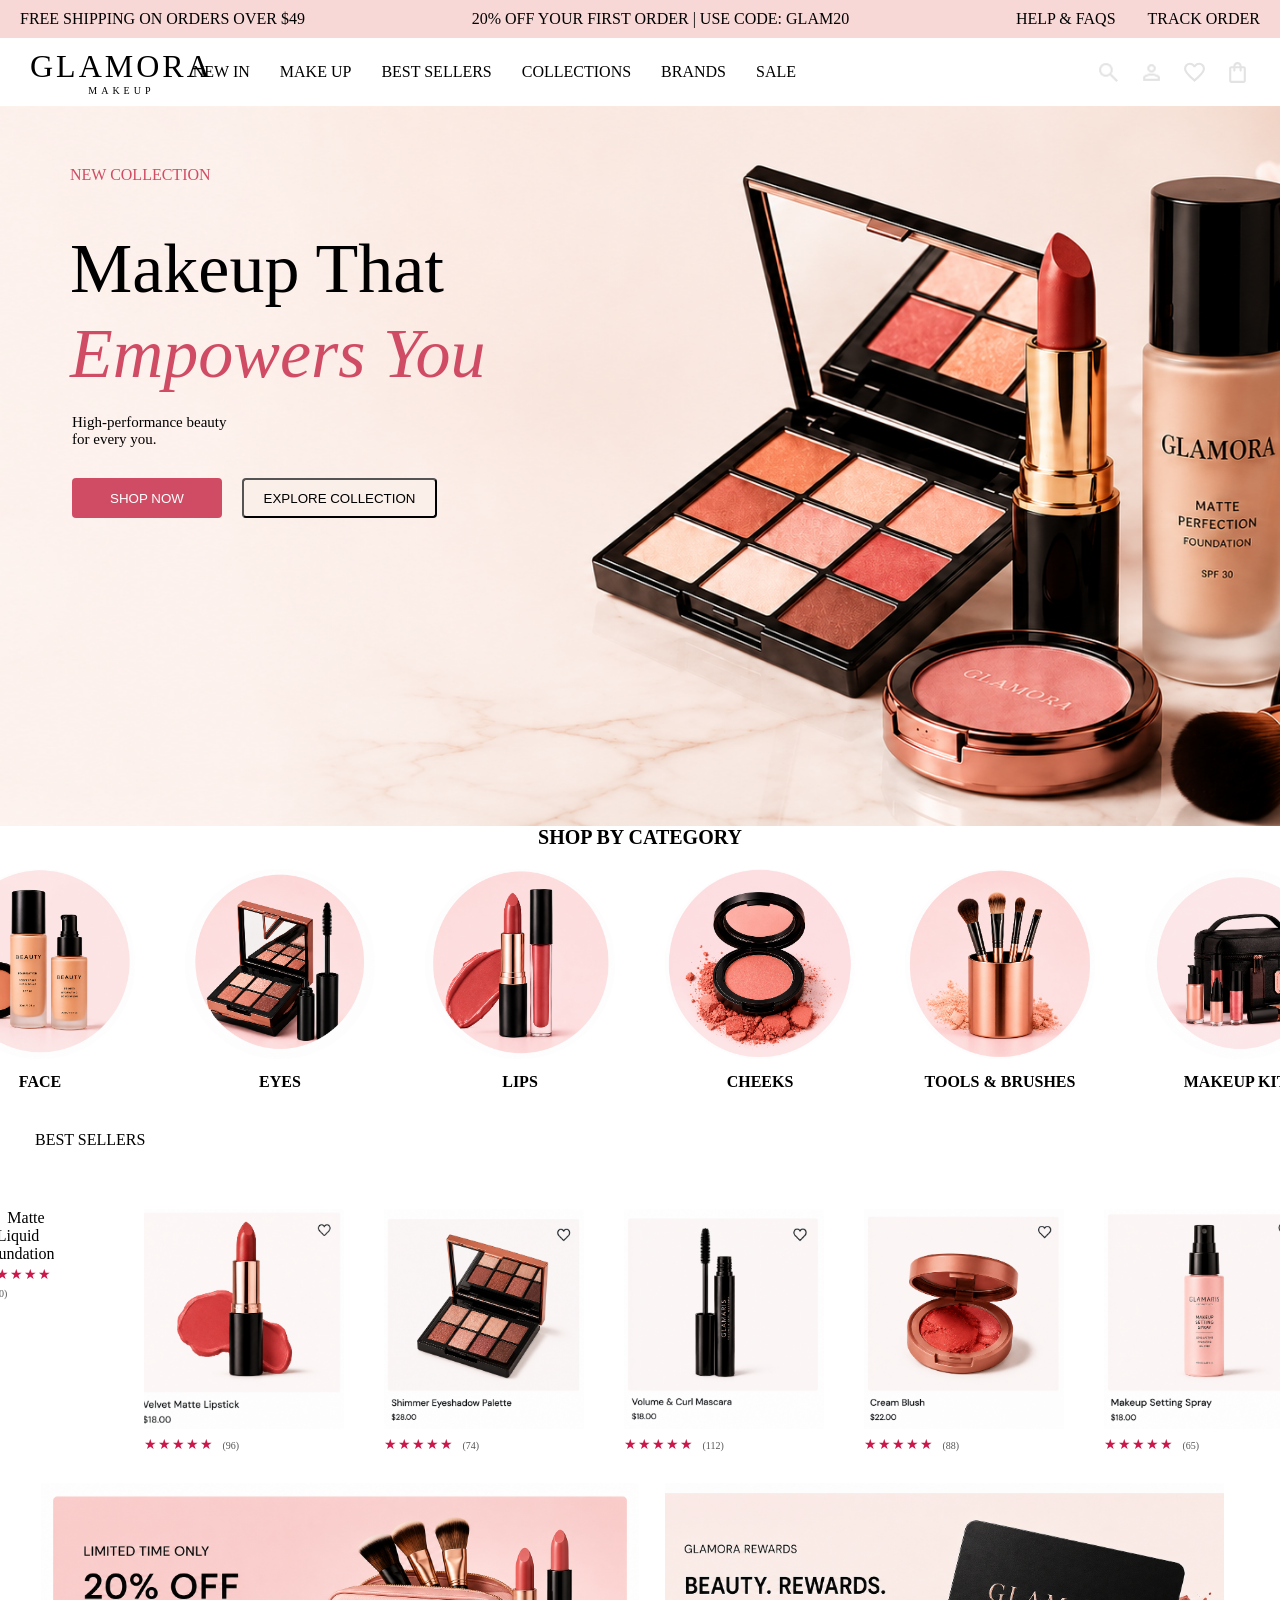
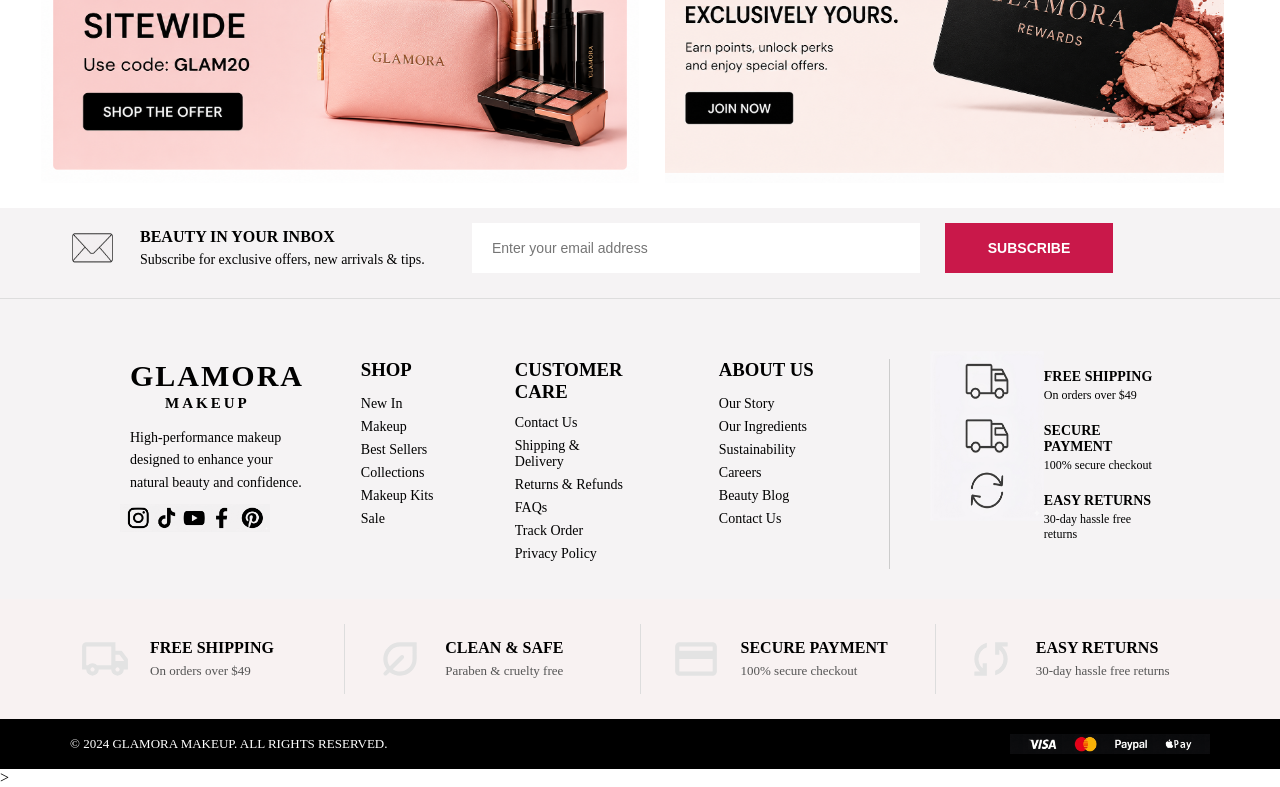
==== commit 0c3a9c0d: "adjusted best sellers section" ====
--- a/index.html
+++ b/index.html
@@ -107,7 +107,7 @@
     <div class="best-seller-imgs">
 
         <div class="best-seller-item">
-            <img src="foundation.png" alt="Matte Liquid Foundation">
+            <img src="Foundation.png" alt="Matte Liquid Foundation">
             <div class="rating">
                 <span>★★★★★</span>
                 <small>(120)</small>
--- a/style.css
+++ b/style.css
@@ -263,14 +263,18 @@
 }
 
 .best-sellers {
-    font-weight: bold;
-    color: black;
-    font-size: 18px;
-    position: relative;
-    top: 30px;
-    left: 62px;
-
-}
+    width: 100%;
+    
+    /* Removed margin-top completely */
+    padding-top: 40px !important; 
+    
+    padding-left: 35px !important; 
+    margin-left: 0px !important; 
+    text-align: left !important;
+    display: block !important;
+    box-sizing: border-box !important;
+}
+
 
 .best-seller-imgs {
     display: flex;
@@ -615,7 +619,6 @@
 
         padding: 0;
         box-sizing: border-box;
-        border-bottom: 1px solid #d04c64;
     }
 
     /* FIRST ROW */
@@ -672,13 +675,6 @@
         transform: translateX(40px);
     }
 
-    .free-shipping,
-    .first-order,
-    .help,
-    .track {
-        color: #d04c64;
-    }
-
 
     /* =========================
        HEADER
@@ -689,78 +685,140 @@
         position: relative;
         z-index: 10;
         background-color: #ffffff;
-        padding: 15px 0;
-        min-height: 50px;
+        padding: 15px 18px !important;
+        min-height: 60px;
         display: flex;
         align-items: center;
-        justify-content: center;
-    }
-
+        box-sizing: border-box;
+    }
+
+    /* 1. Hamburger Icon Configuration */
+    .nav-bar {
+        position: absolute !important;
+        left: 18px !important;
+        top: 50% !important;
+        transform: translateY(-50%) !important;
+        width: 18px !important;
+        height: 12px !important;
+        cursor: pointer;
+        z-index: 12;
+        pointer-events: auto !important;
+        border: none !important;
+        background: transparent !important;
+        display: block !important;
+
+        /* Forces the parent container itself to be visible, just in case */
+        opacity: 1 !important;
+        visibility: visible !important;
+    }
+
+    /* Draws the precise 3-line hamburger menu */
+    .nav-bar::before,
+    .nav-bar::after {
+        content: "";
+        position: absolute;
+        left: 0;
+        width: 18px !important;
+        height: 2px !important;
+        background: #000000 !important;
+    }
+
+    .nav-bar::before {
+        top: 0px;
+        box-shadow: 0 5px 0 #000000 !important;
+    }
+
+    .nav-bar::after {
+        bottom: 0px;
+    }
+
+    /* Hides the structural desktop list links cleanly */
+    .nav-bar ul {
+        display: none !important;
+    }
+
+    /* 2. Brand Identity Block */
     .glamora {
-        text-align: center;
-        color: #d04c64;
-        display: flex;
-        flex-direction: column;
-        align-items: center;
+        text-align: center !important;
+        display: flex !important;
+        flex-direction: column !important;
+        align-items: center !important;
+        margin-left: 36px !important;
+        /* Clears the hamburger spacing */
+        margin-right: auto !important;
     }
 
     .glamora span {
         font-size: 24px;
         font-weight: bold;
         letter-spacing: 3px;
-        color: #d04c64;
+        color: #000000 !important;
+        line-height: 1;
+        display: block !important;
     }
 
     .glamora small {
         font-size: 9px;
         font-weight: bold;
         letter-spacing: 3px;
-        color: #d04c64;
-        margin-top: 2px;
-    }
-
-    .nav-bar {
-        position: absolute;
-        width: 100%;
-        left: 0;
-        right: 0;
-        top: 50%;
-        transform: translateY(-50%);
-        pointer-events: none;
-        box-sizing: border-box;
-    }
-
-
-    .nav-bar ul {
-        display: none;
-    }
-
-    .icons {
-        display: flex;
-        justify-content: space-between;
-        padding: 0 18px;
-        box-sizing: border-box;
-        width: 100%;
-        pointer-events: auto;
-    }
-
-    .icons img {
-        width: 22px;
-        height: 22px;
-        filter: invert(41%) sepia(35%) saturate(1313%) hue-rotate(311deg) brightness(89%) contrast(90%) !important;
-    }
-
-    .icons img:nth-child(2) {
-        margin-left: 12px;
-    }
-
-    .icons img:nth-child(3) {
-        margin-left: auto;
-    }
-
-    .icons img:nth-child(4) {
-        margin-left: 12px;
-    }
+        color: #000000 !important;
+        margin-top: 6px;
+        display: block !important;
+        text-align: center !important;
+        width: 100% !important;
+    }
+
+    /* 3. Action Icons Bar - Ultimate Escape Fix */
+    /* Uses viewport-fixed boundaries to force visibility outside of the .nav-bar wrapper */
+    .nav-bar .icons {
+        position: absolute !important;
+
+
+        /* Calculates positioning relative to the phone display width, completely bypassing parent bounds */
+        left: 340px !important;
+        right: 15px !important;
+        top: 50% !important;
+        transform: translateY(-50%) !important;
+
+        /* Enforces active displays */
+        display: flex !important;
+        visibility: visible !important;
+        opacity: 1 !important;
+
+        flex-direction: row !important;
+        align-items: center !important;
+        justify-content: flex-end !important;
+        gap: 14px !important;
+
+        width: auto !important;
+        height: auto !important;
+        padding: 0 !important;
+        margin: 0 !important;
+        z-index: 9999 !important;
+        pointer-events: auto !important;
+    }
+
+    /* Ensures each image forces itself into view and renders in pure solid black */
+    .nav-bar .icons img {
+        display: block !important;
+        visibility: visible !important;
+        opacity: 1 !important;
+        width: 22px !important;
+        height: 22px !important;
+        margin: 0 !important;
+        padding: 0 !important;
+
+        /* Strips any layout-blocking filters and turns icons deep black */
+        filter: brightness(0) saturate(100%) !important;
+    }
+
+    /* Clears legacy margins */
+    .nav-bar .icons img:nth-child(2),
+    .nav-bar .icons img:nth-child(3),
+    .nav-bar .icons img:nth-child(4) {
+        margin-left: 0 !important;
+    }
+
 
 
 
@@ -769,91 +827,92 @@
     ========================= */
 
 
-.background-img {
-    width: 100%;
-    height: 55vh;
-    background-size: cover !important;
-    background-position: right 20% !important;
-    background-repeat: no-repeat;
-    position: relative;
-    margin-bottom: 420px !important;
-}
-
-.front-text {
-    position: absolute !important;
-    left: 22px !important;
-    top: 57vh !important;
-}
-
-
-.new-collection {
-    position: absolute !important;
-    left: 22px !important;
-    top: 20px !important;
-/* Move it up directly into the white space */
-    margin: 0 !important;
-    font-size: 14px !important;
-    font-weight: bold;
-    white-space: nowrap !important; /* Forces it into one single line */
-}
-
-
-.makeup-that,
-.empowers-you {
-    position: absolute !important;
-    left: 22px !important;
-    font-size: 50px !important;
-    line-height: 1.1 !important;
-    letter-spacing: -0.3px;
-    margin: 0 !important;
-}
-
-.makeup-that {
-    top: 40px !important;
-}
-
-.empowers-you {
-    top: 140px !important;
-}
-
-.high-performance {
-    position: absolute !important;
-    left: 45px !important;
-    font-size: 12px !important;
-    top: 680px !important;
-    line-height: 1.3 !important;
-}
-
-.high-performance span {
-    font-size: 10px !important;
-}
-
-
-
-.btns {
-    position: absolute !important;
-    left: 40px !important;
-    top: 730px !important;
-    gap: 12px;
-    display: flex !important;
-}
-
-.first,
-.second {
-    width: 140px;
-    height: 42px;
-    font-size: 11px;
-    font-weight: bold;
-    border-radius: 4px;
-    cursor: pointer;
-}
-
-.second {
-    border: 1px solid black !important;
-    outline: none !important;
-    box-shadow: none !important;
-    background: transparent;
-}
+    .background-img {
+        width: 100%;
+        height: 55vh;
+        background-size: cover !important;
+        background-position: right 20% !important;
+        background-repeat: no-repeat;
+        position: relative;
+        margin-bottom: 420px !important;
+    }
+
+    .front-text {
+        position: absolute !important;
+        left: 22px !important;
+        top: 57vh !important;
+    }
+
+
+    .new-collection {
+        position: absolute !important;
+        left: 22px !important;
+        top: 20px !important;
+        /* Move it up directly into the white space */
+        margin: 0 !important;
+        font-size: 14px !important;
+        font-weight: bold;
+        white-space: nowrap !important;
+        /* Forces it into one single line */
+    }
+
+
+    .makeup-that,
+    .empowers-you {
+        position: absolute !important;
+        left: 22px !important;
+        font-size: 50px !important;
+        line-height: 1.1 !important;
+        letter-spacing: -0.3px;
+        margin: 0 !important;
+    }
+
+    .makeup-that {
+        top: 40px !important;
+    }
+
+    .empowers-you {
+        top: 140px !important;
+    }
+
+    .high-performance {
+        position: absolute !important;
+        left: 45px !important;
+        font-size: 12px !important;
+        top: 680px !important;
+        line-height: 1.3 !important;
+    }
+
+    .high-performance span {
+        font-size: 10px !important;
+    }
+
+
+
+    .btns {
+        position: absolute !important;
+        left: 40px !important;
+        top: 730px !important;
+        gap: 12px;
+        display: flex !important;
+    }
+
+    .first,
+    .second {
+        width: 140px;
+        height: 42px;
+        font-size: 11px;
+        font-weight: bold;
+        border-radius: 4px;
+        cursor: pointer;
+    }
+
+    .second {
+        border: 1px solid black !important;
+        outline: none !important;
+        box-shadow: none !important;
+        background: transparent;
+    }
 
 
 
@@ -875,22 +934,27 @@
         text-align: center;
     }
 
-  .tabs {
-    width: 100% !important;
-    position: relative !important; /* ज़बरदस्ती एब्सोल्यूट से नॉर्मल करेगा */
-    top: auto !important;          /* पुरानी सारी कैलकुलेशन हटा देगा */
-    left: 0 !important;
-    transform: none !important;
-    display: flex !important;
-    flex-wrap: nowrap !important;
-    justify-content: space-between !important;
-    align-items: center !important;
-    background-color: #ffffff !important;
-    padding: 12px 10px !important;
-    box-sizing: border-box !important;
-    margin-top: 40px !important;    /* कैटगरी सेक्शन से नीचे दूरी बनाएगा */
-    margin-bottom: 20px !important; /* काले बार के ठीक ऊपर सेट करेगा */
-}
+    .tabs {
+        width: 100% !important;
+        position: relative !important;
+        /* ज़बरदस्ती एब्सोल्यूट से नॉर्मल करेगा */
+        top: auto !important;
+        /* पुरानी सारी कैलकुलेशन हटा देगा */
+        left: 0 !important;
+        transform: none !important;
+        display: flex !important;
+        flex-wrap: nowrap !important;
+        justify-content: space-between !important;
+        align-items: center !important;
+        background-color: #ffffff !important;
+        padding: 12px 10px !important;
+        box-sizing: border-box !important;
+        margin-top: 40px !important;
+        /* कैटगरी सेक्शन से नीचे दूरी बनाएगा */
+        margin-bottom: 20px !important;
+        /* काले बार के ठीक ऊपर सेट करेगा */
+    }
+
     .tab:not(:last-child) {
         border-right: 1px solid #ddd;
     }
@@ -930,97 +994,191 @@
     ========================= */
 
     .category {
-        width: 100%;
-        padding: 25px 0 5px !important;
-        text-align: center;
+    width: 100%;
+    margin-top: -20px !important;
+    padding-left: 35px !important; /* Changed from 20px to 24px to match Best Sellers perfectly */
+    margin-left: 0px !important;
+    text-align: left !important;
+    display: block !important;
+    box-sizing: border-box !important;
+}
+
+   .category p {
+    font-family: 'Playfair Display', 'Didot', 'Georgia', serif; 
+    font-size: 34px; 
+    font-weight: 400;
+    text-transform: capitalize; 
+    letter-spacing: 0px;
+    line-height: 1.1;
+    color: #1a1a1a;
+    margin: 0 0 20px 0 !important;
+    display: block !important;
     
-        position: relative;
-        top: -5px;
-    }
-
-    .category p {
-        font-size: 30px;
-        line-height: 1.3;
-        width: 150px;
-        color: #d04c64;
-    }
+    /* Edit these two lines below */
+    white-space: normal !important; 
+    width: 200px !important;         
+    max-width: 100% !important;
+}
+
+
 
     .category-images {
-        width: 100%;
-        display: flex;
-        flex-wrap: nowrap;
-        overflow-x: auto;
-        gap: 0;
-        padding: 20px 0;
-        scrollbar-width: none;
-        scroll-snap-type: x mandatory;
-    }
+    width: 100%;
+    display: flex !important;
+    flex-wrap: nowrap !important;
+    overflow-x: auto !important;
+    gap: 16px !important;
+    padding: 0 24px 35px 24px !important; /* Matches Best Sellers padding to stop cuts on the left side */
+    margin: 0 !important;
+    -webkit-overflow-scrolling: touch !important;
+    scroll-snap-type: x mandatory !important;
+    box-sizing: border-box !important;
+    scrollbar-width: none !important;
+    transform: none !important;
+    justify-content: flex-start !important; /* Forces layout to start from the absolute first item */
+}
 
     .category-images::-webkit-scrollbar {
-        display: none;
-    }
-
-    .category-item {
-        flex: 0 0 100vw !important;
-        width: 100vw !important;
-        text-align: center;
-        scroll-snap-align: center;
-    }
+        display: none !important;
+    }
+
+.category-item {
+    flex: 0 0 76vw !important;  /* Increased to 76vw to be exactly as big as the Best Sellers cards */
+    width: 76vw !important;
+    max-width: 76vw !important;
+    min-width: 76vw !important;
+    flex-shrink: 0 !important;
+    flex-grow: 0 !important;
+    transform: none !important;
+    scroll-snap-align: start !important;
+    display: flex !important;
+    flex-direction: column !important;
+    box-sizing: border-box !important;
+    padding: 0 !important;
+}
 
     .category-item img {
-        width: 85vw !important;
-        height: 85vw !important;
-        border-radius: 50%;
-        object-fit: cover;
+        width: 100% !important;
+        height: auto !important;
+        aspect-ratio: 1 / 1 !important;
+        border-radius: 50% !important;
+        object-fit: cover !important;
+        background-color: #f7f4f0;
     }
 
     .category-item p {
-        margin-top: 8px;
-        font-size: 10px;
-        white-space: nowrap;
-    }
-
-
-    /* =========================
+        margin-top: 10px !important;
+        font-family: 'Inter', sans-serif;
+        font-size: 11px !important;
+        font-weight: 500 !important;
+        color: #222;
+        text-transform: uppercase;
+        white-space: nowrap !important;
+    }
+
+
+   /* =========================
        BEST SELLERS
     ========================= */
 
     .best-sellers {
         width: 100%;
-        padding: 15px 18px 10px !important;
+        margin-top: -35px !important;
+        padding-left: -5px !important;
+        margin-left: 0px !important;
+        text-align: left !important;
+        display: block !important;
+        box-sizing: border-box !important;
     }
 
     .best-sellers p {
-        font-size: 16px;
-        font-weight: bold;
-        margin-bottom: 15px;
-    }
-
-    .best-seller-imgs {
-        width: 100%;
-
-        display: grid !important;
-        grid-template-columns: 1fr 1fr !important;
-
-        gap: 22px 10px;
-
-        padding: 0 !important;
-        margin: 0 !important;
-    }
-
-    .best-seller-imgs>* {
-        width: 100% !important;
-        min-width: 0;
-    }
+    font-family: 'Playfair Display', 'Didot', 'Georgia', serif;
+    font-size: 34px;
+    font-weight: 400;
+    text-transform: capitalize;
+    letter-spacing: 0px;
+    line-height: 1.1;
+    color: #1a1a1a;
+    margin: 0 0 30px 0 !important;
+    display: block !important;
+    
+    /* Edit these two lines below */
+    white-space: normal !important; 
+    width: 150px !important; /* Forces the word "Sellers" onto the next line */
+    max-width: 100% !important;
+}
+
+
+  .best-seller-imgs {
+    margin-top: 15px !important; 
+    width: 100% !important;
+    display: flex !important;
+    flex-wrap: nowrap !important;
+    overflow-x: auto !important;
+    overflow-y: hidden !important;
+    scroll-behavior: smooth !important;
+    gap: 16px !important;
+    
+    /* FIXED: Adjusted outer horizontal padding to 12px to stop initial clipping */
+    padding: 0 12px 35px 12px !important; 
+    margin: 0 !important;
+    -webkit-overflow-scrolling: touch !important;
+    scroll-snap-type: x mandatory !important;
+    box-sizing: border-box !important;
+    scrollbar-width: none !important;
+    transform: none !important;
+    
+    /* CHANGE: Re-enforces layout initialization from the absolute left border track boundary */
+    justify-content: flex-start !important; 
+}
+
+
+    .best-seller-imgs::-webkit-scrollbar {
+        display: none !important;
+    }
+
+.best-seller-imgs > * {
+    flex: 0 0 76vw !important;
+    width: 76vw !important;
+    max-width: 76vw !important;
+    min-width: 76vw !important;
+    flex-shrink: 0 !important;
+    flex-grow: 0 !important;
+    transform: none !important;
+    scroll-snap-align: start !important;
+    display: flex !important;
+    flex-direction: column !important;
+    box-sizing: border-box !important;
+    
+    /* FIXED: Increased safety padding to 16px to protect title text borders */
+    padding: 0 16px !important; 
+}
+
+.best-seller-imgs p,
+.best-seller-item p {
+    white-space: normal !important; /* Replaces 'nowrap' to allow safe multi-line text flow if needed */
+    width: 100% !important;
+    margin: 8px 0 4px 0 !important;
+    text-align: left !important;
+    box-sizing: border-box !important;
+    
+    /* FIXED: Explicitly sizing down the text for narrow mobile components */
+    font-size: 14px !important;
+}
+
+
 
     .best-seller-imgs img {
         width: 100% !important;
         height: auto !important;
-
+        aspect-ratio: 1 / 1 !important;
+        object-fit: cover !important;
+        background-color: #f7f4f0;
         display: block;
     }
 
     .rating-container {
+        font-family: 'Inter', sans-serif;
         font-size: 10px;
     }
 
@@ -1029,20 +1187,16 @@
     }
 
 
-    /* =========================
+   /* =========================
        OFFERS
     ========================= */
 
     .offers {
         width: 100%;
-
         display: flex !important;
         flex-direction: column !important;
-
         gap: 12px;
-
         padding: 20px 15px !important;
-
         box-sizing: border-box;
     }
 
@@ -1057,10 +1211,8 @@
     .second-banner img {
         width: 100% !important;
         height: auto !important;
-
         padding: 0 !important;
         margin: 0 !important;
-
         display: block;
     }
 
@@ -1071,18 +1223,14 @@
 
     .newsletter {
         width: 100%;
-
         display: flex !important;
         flex-direction: column !important;
-
         align-items: center;
-
-        padding: 28px 20px !important;
-        gap: 15px;
-
+        padding: 40px 24px !important; /* Increased padding boundaries */
+        gap: 16px;
         box-sizing: border-box;
-
         text-align: center;
+        background-color: #fcfbf9; /* Clean canvas layout background block fill */
     }
 
     .newsletter-text {
@@ -1103,19 +1251,30 @@
 
     .email-box input {
         width: 100% !important;
-        height: 42px;
-
-        font-size: 10px;
-        padding: 0 12px;
+        height: 46px; /* Expanded for smooth target responsiveness */
+        font-size: 13px;
+        padding: 0 14px;
+        border: 1px solid #dcdcdc !important; /* Form grid outlines */
+        box-sizing: border-box !important;
+        background: #ffffff !important;
     }
 
     .subscribe {
         width: 100% !important;
-        height: 42px;
-
-        font-size: 10px;
-    }
-
+        margin-top: 4px;
+    }
+
+    .subscribe button {
+        width: 100% !important;
+        height: 46px;
+        background-color: #000000 !important; /* High contrast signature presentation formatting */
+        color: #ffffff !important;
+        font-size: 13px;
+        font-weight: bold;
+        border: none !important;
+        cursor: pointer;
+        letter-spacing: 1px;
+    }
 
     /* =========================
        FOOTER
@@ -1123,15 +1282,13 @@
 
     .footer-box {
         width: 100%;
-
+        margin-top: 25px !important; /* Clears structural overlap collisions from above */
         display: grid !important;
         grid-template-columns: 1fr 1fr !important;
-
         gap: 35px 25px;
-
-        padding: 35px 25px !important;
-
+        padding: 40px 24px !important;
         box-sizing: border-box;
+        border-top: 1px solid #eaeaea !important;
     }
 
     .brand,
@@ -1148,37 +1305,114 @@
         grid-column: 1 / -1;
     }
 
+    .brand-logo {
+        font-size: 24px;
+        font-weight: bold;
+        letter-spacing: 3px;
+        color: #000000;
+        display: flex !important;
+        flex-direction: column !important;
+        align-items: flex-start !important;
+        margin-bottom: 12px !important;
+    }
+
+    .brand-logo small {
+        font-size: 9px;
+        font-weight: bold;
+        letter-spacing: 3px;
+        color: #000000;
+        margin-top: 4px;
+    }
+
     .brand-description {
         width: 100% !important;
         max-width: 260px;
-
         font-size: 10px;
         line-height: 1.5;
+    }
+
+    .social-icons {
+        margin-top: 15px !important;
+    }
+
+    .social-icons img {
+        height: 20px;
+        width: auto;
     }
 
     .shop ul,
     .customer-care ul,
     .about-us ul {
         width: 100% !important;
-
         margin: 10px 0 0 !important;
         padding: 0 !important;
+        list-style: none !important;
+    }
+
+    .shop h3,
+    .customer-care h3,
+    .about-us h3 {
+        font-size: 12px;
+        font-weight: bold;
+        letter-spacing: 0.5px;
+        margin: 0 !important;
+        color: #1a1a1a;
     }
 
     .shop li,
     .customer-care li,
     .about-us li {
-        font-size: 10px;
-        margin-bottom: 7px;
+        font-size: 11px;
+        margin-bottom: 9px;
+        color: #4a4a4a;
     }
 
     .features {
-        grid-column: 1 / -1;
-    }
-
-    .features img {
-        width: 100% !important;
-        height: auto !important;
+        display: none !important; /* Hides legacy raw image stack element */
+    }
+
+
+    /* =========================
+       UTILITY TABS
+    ========================= */
+
+    .tabs {
+        width: 100%;
+        display: flex !important;
+        flex-direction: row !important; /* Locks structural icons side by side */
+        justify-content: space-between !important;
+        padding: 24px 16px !important;
+        background-color: #fcfbf9 !important;
+        box-sizing: border-box;
+        border-top: 1px solid #eaeaea;
+        border-bottom: 1px solid #eaeaea;
+    }
+
+    .tab {
+        display: flex !important;
+        flex-direction: column !important;
+        align-items: center !important;
+        text-align: center !important;
+        flex: 1;
+    }
+
+    .tab img {
+        width: 24px !important; /* Restricts giant icon bug from blowing up bounds */
+        height: 24px !important;
+        margin-bottom: 8px !important;
+        object-fit: contain !important;
+    }
+
+    .tab-text span {
+        font-size: 9px !important;
+        font-weight: 700 !important;
+        display: block !important;
+        letter-spacing: 0.5px;
+        color: #1a1a1a;
+    }
+
+    .tab-text small {
+        display: none !important; /* Hides long paragraphs to fit thin screen breakpoints */
     }
 
 
@@ -1188,26 +1422,28 @@
 
     .last-footer {
         width: 100%;
-
         display: flex !important;
-        flex-direction: column;
-
+        flex-direction: column-reverse !important; /* Moves badges nicely above text elements */
         align-items: center;
         justify-content: center;
-
-        gap: 10px;
-
-        padding: 15px 10px !important;
+        gap: 12px;
+        padding: 20px 16px !important;
+        background-color: #000000 !important; /* High contrast solid color layer fill */
+        box-sizing: border-box !important;
     }
 
     .copyright {
         white-space: normal !important;
         text-align: center;
-        font-size: 8px;
+        font-size: 9px;
+        color: #ffffff !important;
+        letter-spacing: 0.5px;
+        opacity: 0.7;
     }
 
     .payment-methods img {
-        width: 140px !important;
+        width: 130px !important;
         height: auto;
+        display: block !important;
     }
 }
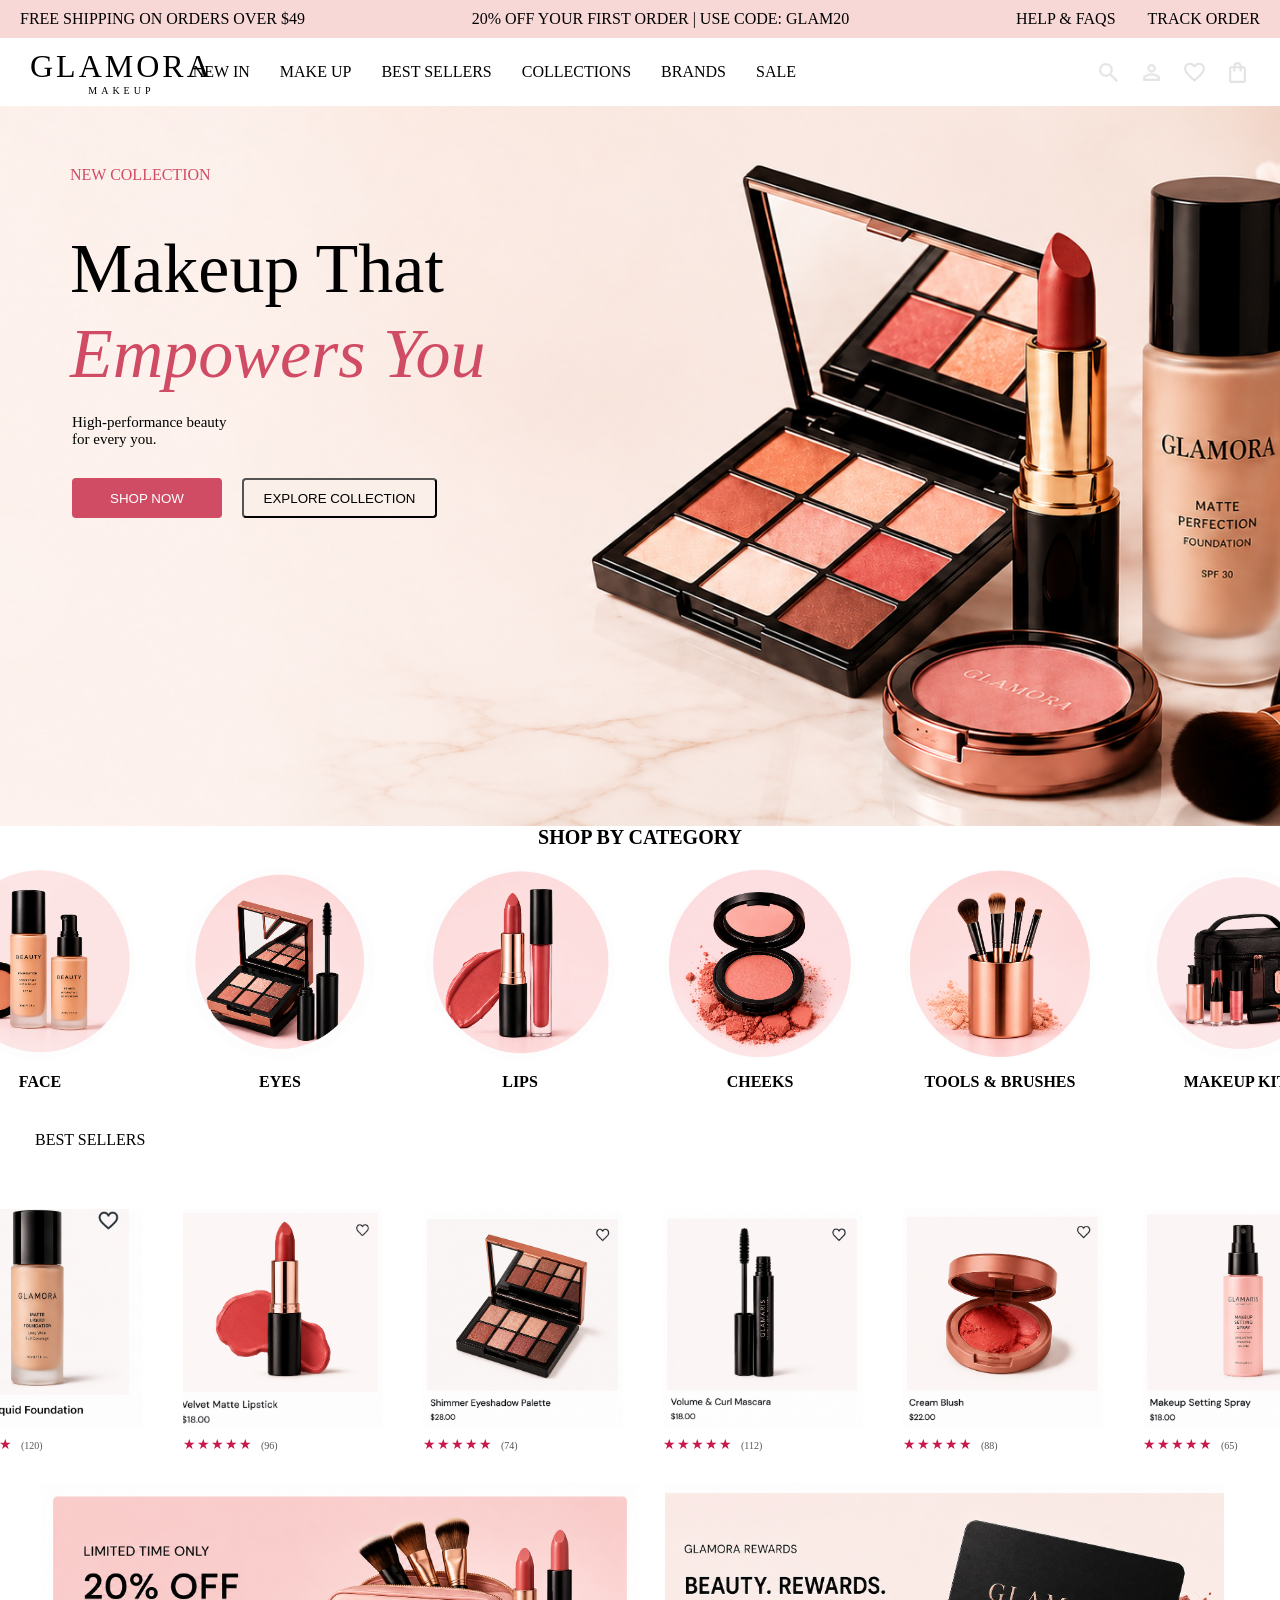
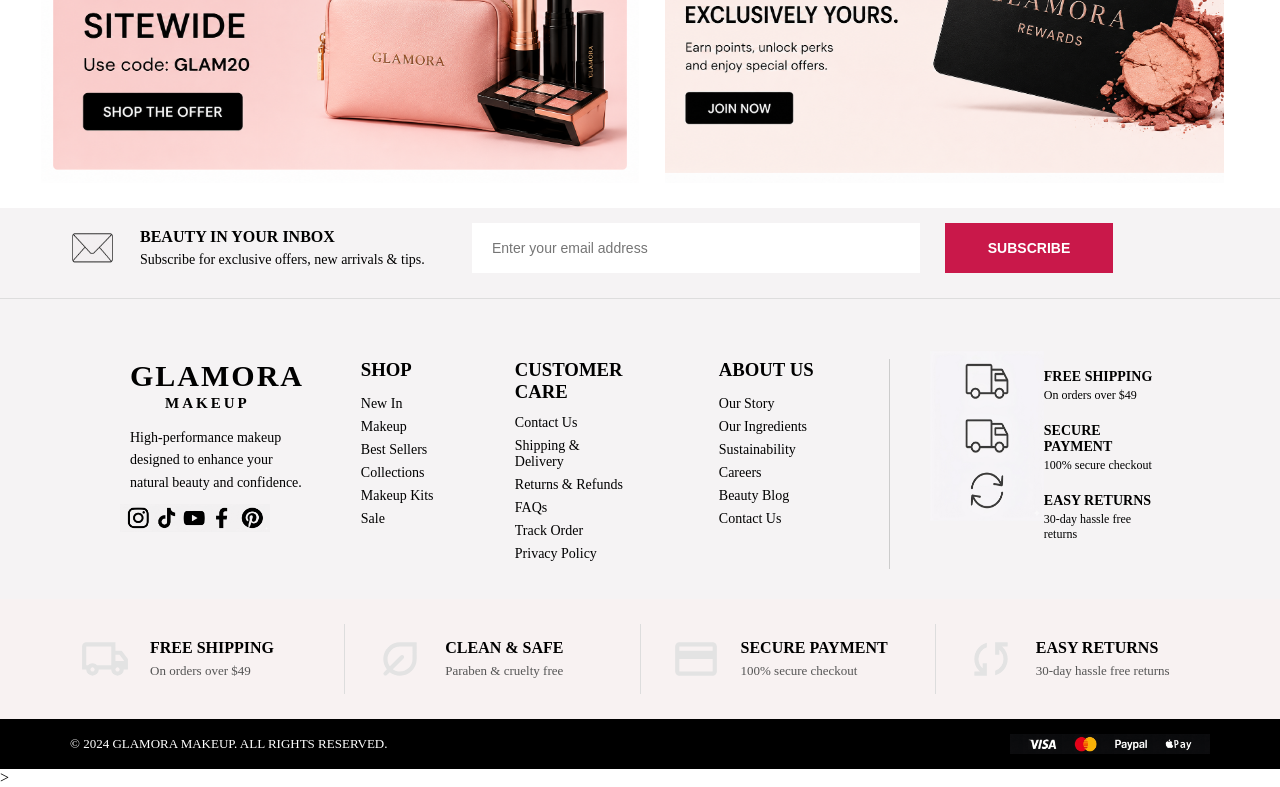
==== commit 48f7f1e3: "adjusted best sellers section" ====
--- a/index.html
+++ b/index.html
@@ -60,7 +60,7 @@
         </div>
 
     </div>
-    
+
 
     <div class="category">
         <p>SHOP BY CATEGORY</p>
@@ -107,7 +107,8 @@
     <div class="best-seller-imgs">
 
         <div class="best-seller-item">
-            <img src="Foundation.png" alt="Matte Liquid Foundation">
+            <!-- FIXED: Removed the dot (.) from the src path -->
+            <img src="foundation.png" alt="Matte Liquid Foundation">
             <div class="rating">
                 <span>★★★★★</span>
                 <small>(120)</small>
@@ -154,6 +155,7 @@
             </div>
         </div>
     </div>
+
 
     <div class="offers">
         <div class="first-banner">
--- a/style.css
+++ b/style.css
@@ -1076,8 +1076,7 @@
         white-space: nowrap !important;
     }
 
-
-   /* =========================
+/* =========================
        BEST SELLERS
     ========================= */
 
@@ -1092,89 +1091,72 @@
     }
 
     .best-sellers p {
-    font-family: 'Playfair Display', 'Didot', 'Georgia', serif;
-    font-size: 34px;
-    font-weight: 400;
-    text-transform: capitalize;
-    letter-spacing: 0px;
-    line-height: 1.1;
-    color: #1a1a1a;
-    margin: 0 0 30px 0 !important;
-    display: block !important;
-    
-    /* Edit these two lines below */
-    white-space: normal !important; 
-    width: 150px !important; /* Forces the word "Sellers" onto the next line */
-    max-width: 100% !important;
-}
-
-
-  .best-seller-imgs {
-    margin-top: 15px !important; 
-    width: 100% !important;
-    display: flex !important;
-    flex-wrap: nowrap !important;
-    overflow-x: auto !important;
-    overflow-y: hidden !important;
-    scroll-behavior: smooth !important;
-    gap: 16px !important;
-    
-    /* FIXED: Adjusted outer horizontal padding to 12px to stop initial clipping */
-    padding: 0 12px 35px 12px !important; 
-    margin: 0 !important;
-    -webkit-overflow-scrolling: touch !important;
-    scroll-snap-type: x mandatory !important;
-    box-sizing: border-box !important;
-    scrollbar-width: none !important;
-    transform: none !important;
-    
-    /* CHANGE: Re-enforces layout initialization from the absolute left border track boundary */
-    justify-content: flex-start !important; 
-}
-
+        font-family: 'Playfair Display', 'Didot', 'Georgia', serif;
+        font-size: 34px;
+        font-weight: 400;
+        text-transform: capitalize;
+        letter-spacing: 0px;
+        line-height: 1.1;
+        color: #1a1a1a;
+        margin: 0 0 30px 0 !important;
+        display: block !important;
+        white-space: normal !important; 
+        width: 150px !important; 
+        max-width: 100% !important;
+    }
+
+    .best-seller-imgs {
+        margin-top: 15px !important; 
+        width: 100% !important;
+        display: flex !important;
+        flex-wrap: nowrap !important;
+        overflow-x: auto !important;
+        overflow-y: hidden !important;
+        scroll-behavior: smooth !important;
+        gap: 16px !important;
+        
+        /* FIXED: Keeps space around edges to prevent title clipping */
+        padding: 0 20px 35px 20px !important; 
+        margin: 0 !important;
+        -webkit-overflow-scrolling: touch !important;
+        scroll-snap-type: x mandatory !important;
+        box-sizing: border-box !important;
+        scrollbar-width: none !important;
+        transform: none !important;
+        justify-content: flex-start !important; 
+    }
 
     .best-seller-imgs::-webkit-scrollbar {
         display: none !important;
     }
 
-.best-seller-imgs > * {
-    flex: 0 0 76vw !important;
-    width: 76vw !important;
-    max-width: 76vw !important;
-    min-width: 76vw !important;
-    flex-shrink: 0 !important;
-    flex-grow: 0 !important;
-    transform: none !important;
-    scroll-snap-align: start !important;
-    display: flex !important;
-    flex-direction: column !important;
-    box-sizing: border-box !important;
-    
-    /* FIXED: Increased safety padding to 16px to protect title text borders */
-    padding: 0 16px !important; 
-}
-
-.best-seller-imgs p,
-.best-seller-item p {
-    white-space: normal !important; /* Replaces 'nowrap' to allow safe multi-line text flow if needed */
-    width: 100% !important;
-    margin: 8px 0 4px 0 !important;
-    text-align: left !important;
-    box-sizing: border-box !important;
-    
-    /* FIXED: Explicitly sizing down the text for narrow mobile components */
-    font-size: 14px !important;
-}
-
-
+    .best-seller-item {
+        /* FIXED: Forces mobile browsers to respect card width instead of collapsing it */
+        flex: 0 0 74vw !important;
+        width: 74vw !important;
+        max-width: 74vw !important;
+        min-width: 74vw !important;
+        scroll-snap-align: start !important;
+        display: block !important; 
+        box-sizing: border-box !important;
+        padding: 0 4px !important;
+    }
+
+    .best-seller-imgs p,
+    .best-seller-item p {
+        white-space: normal !important; 
+        width: 100% !important;
+        margin: 8px 0 4px 0 !important;
+        text-align: left !important;
+        box-sizing: border-box !important;
+    }
 
     .best-seller-imgs img {
-        width: 100% !important;
+        /* FIXED: Set min-width and block display to force mobile browsers to render the image element */
+        width: 100% !important;
+        min-width: 100% !important;
         height: auto !important;
-        aspect-ratio: 1 / 1 !important;
-        object-fit: cover !important;
-        background-color: #f7f4f0;
-        display: block;
+        display: block !important;
     }
 
     .rating-container {
@@ -1185,6 +1167,7 @@
     .rating {
         margin-top: 4px;
     }
+
 
 
    /* =========================
